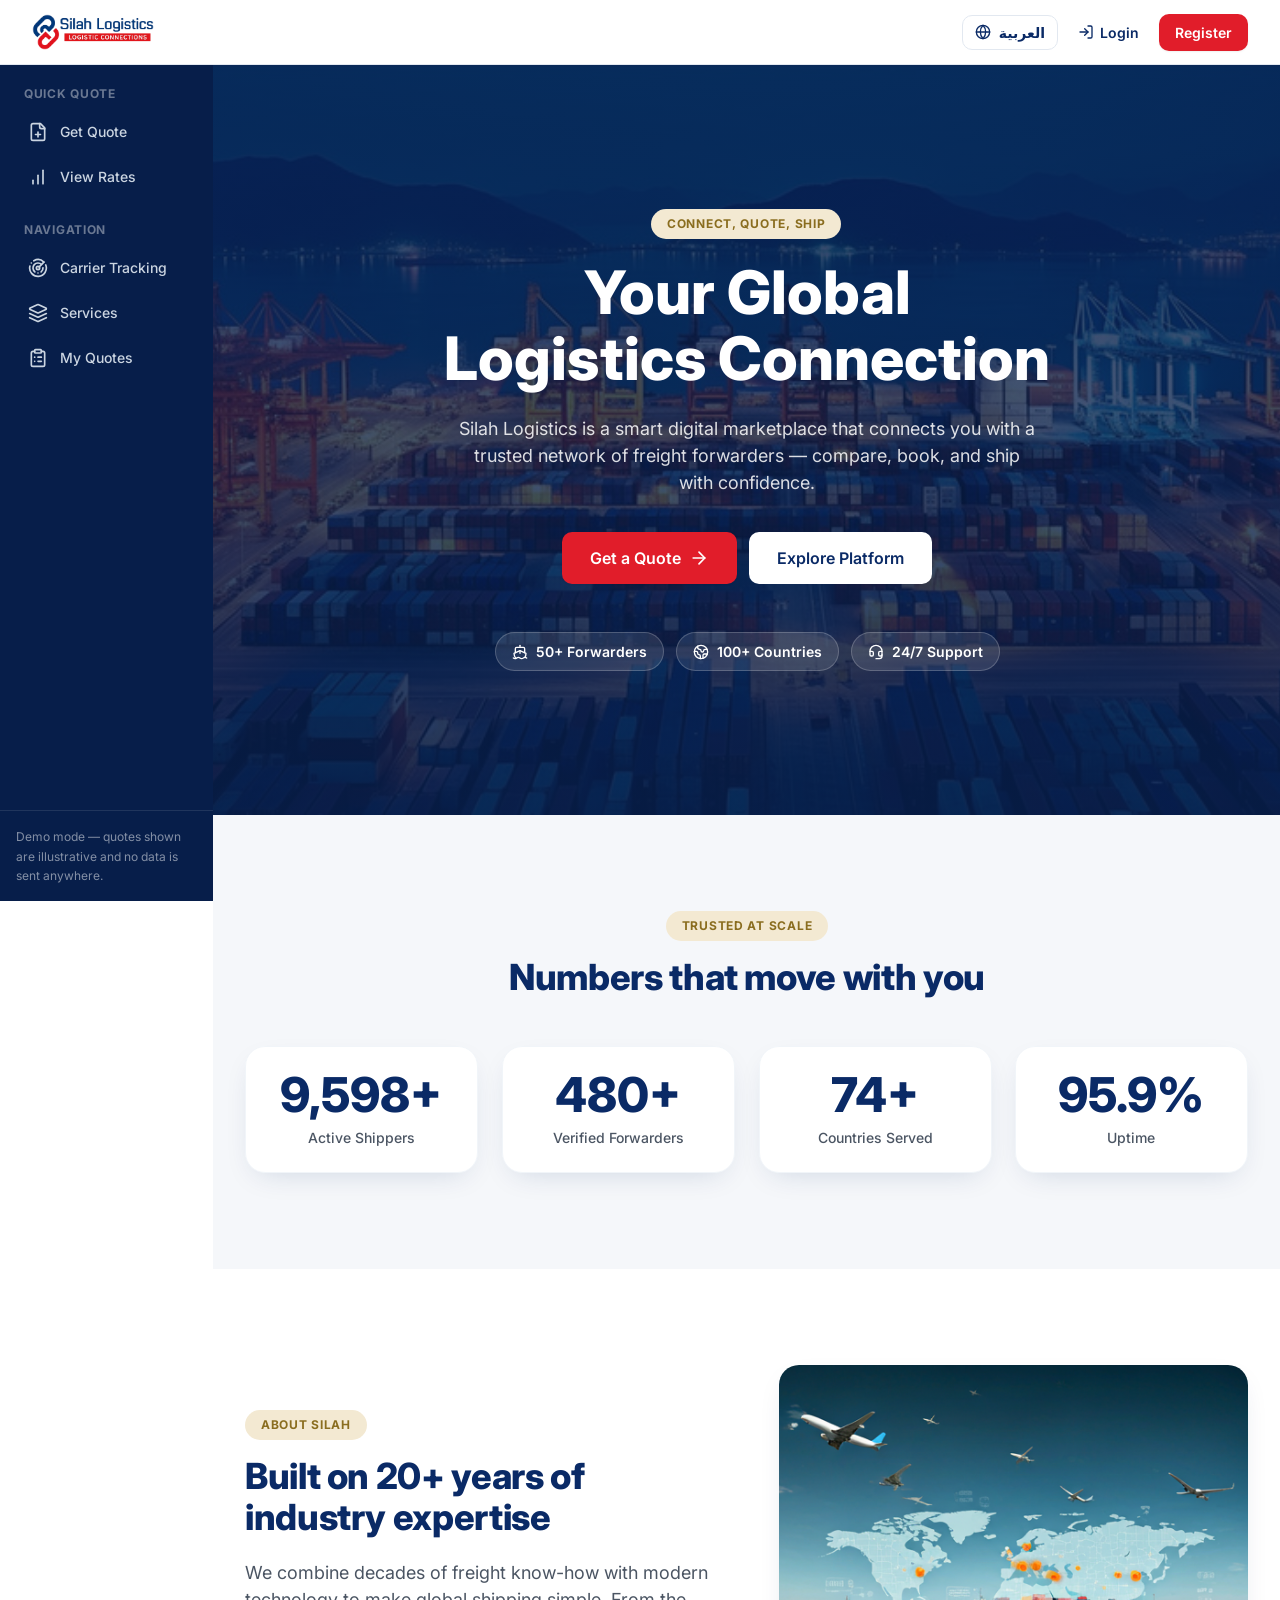
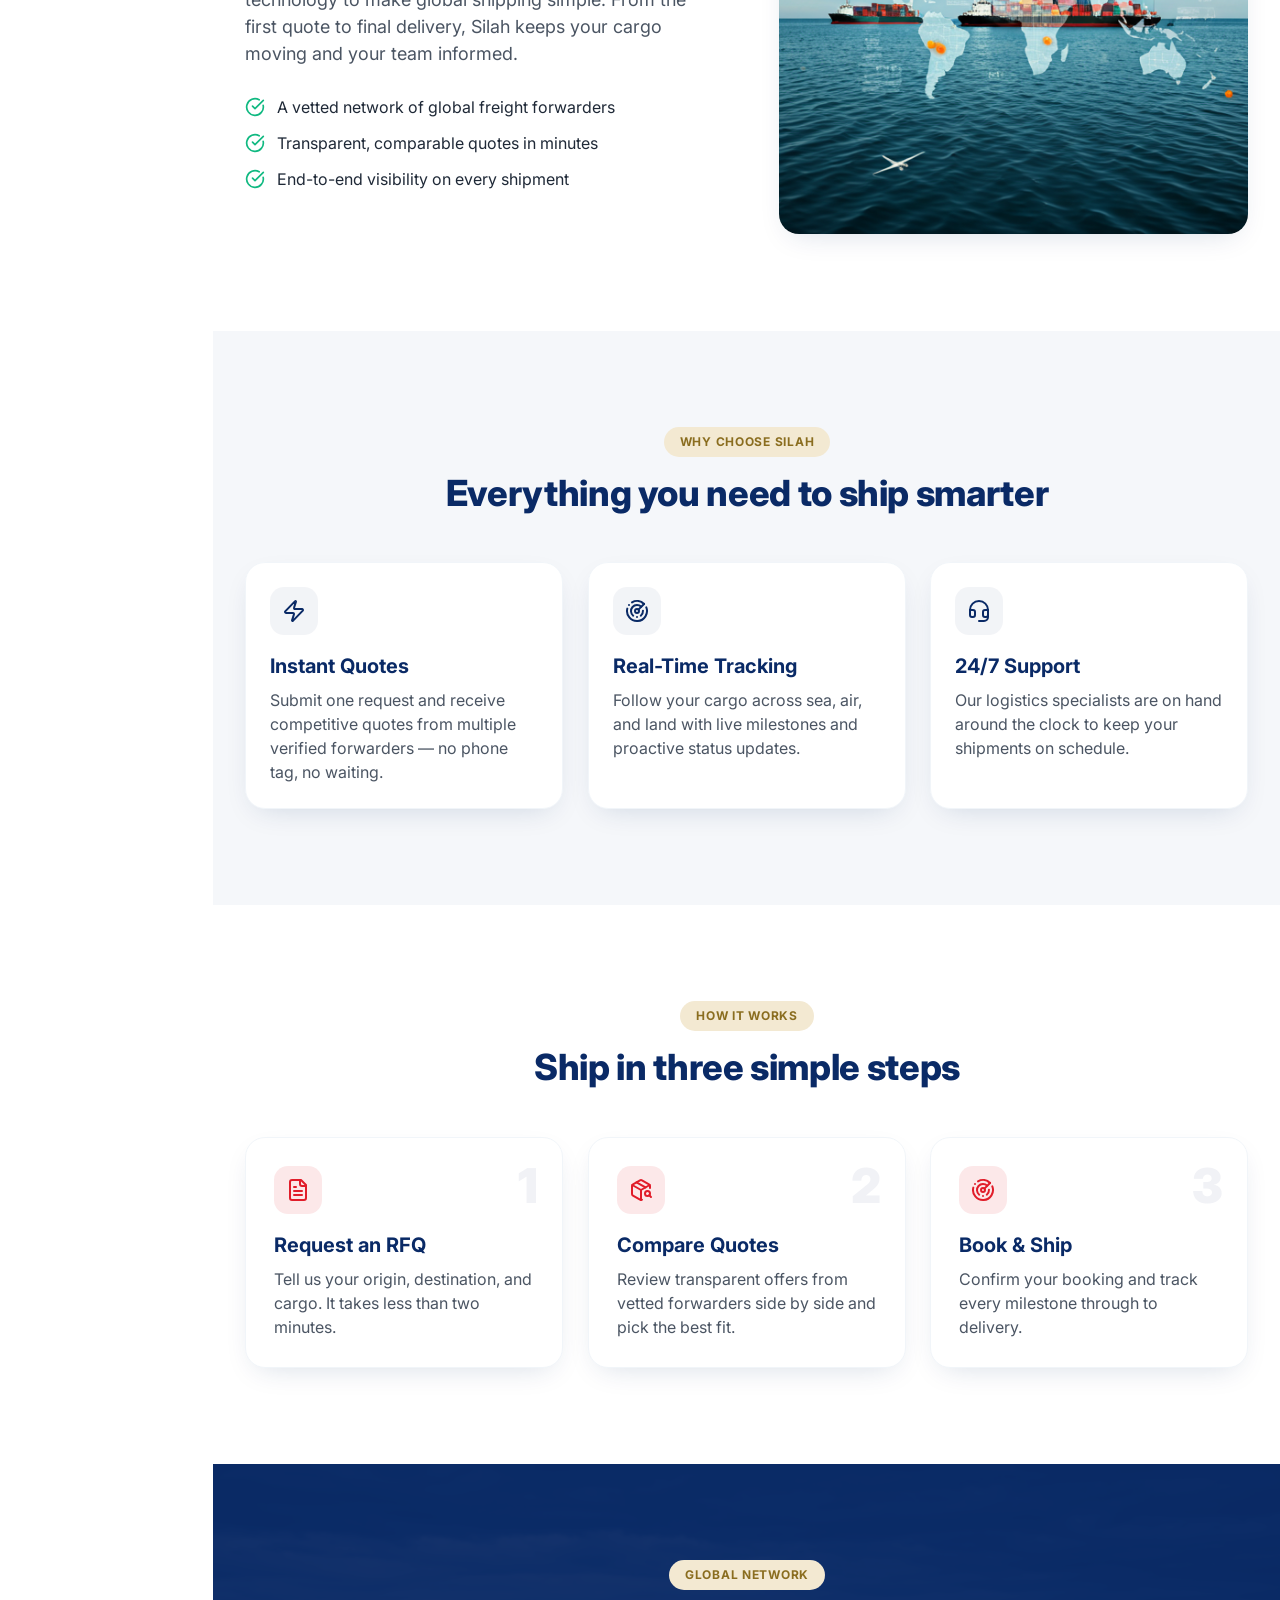
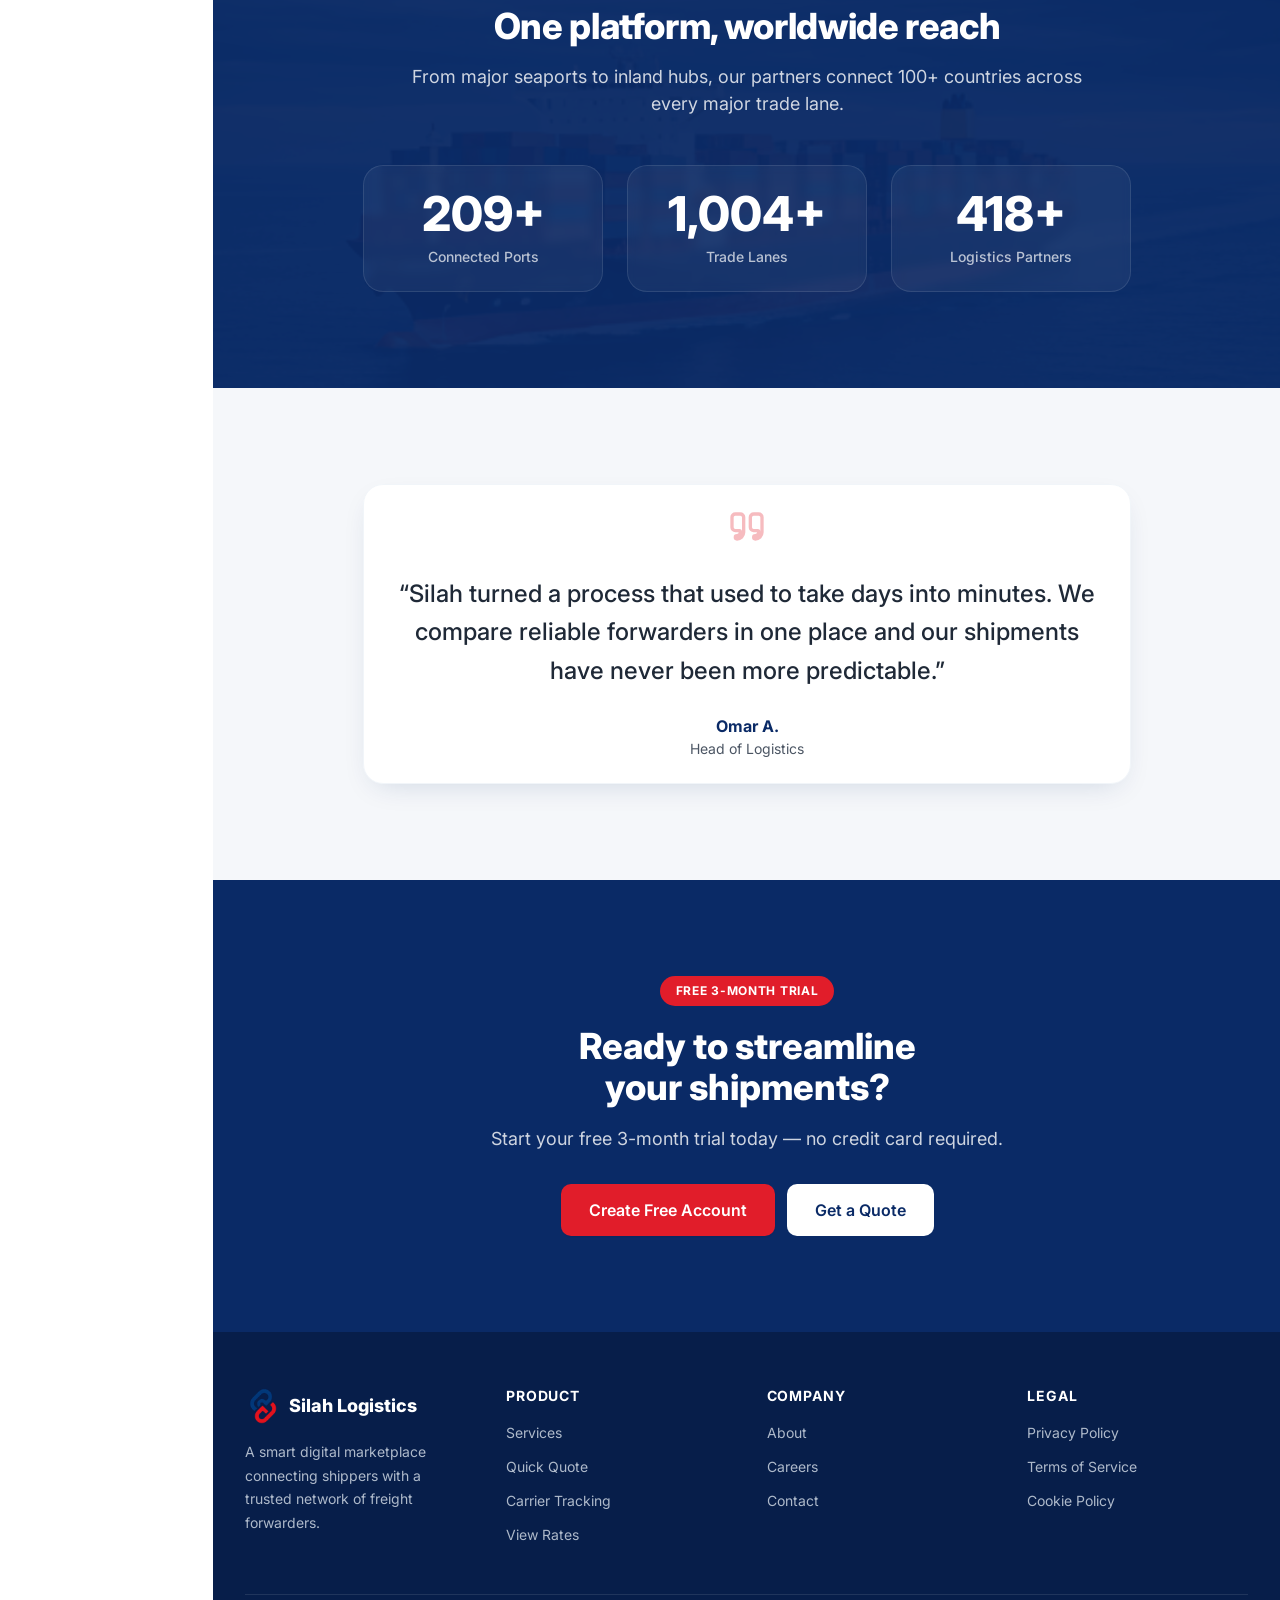
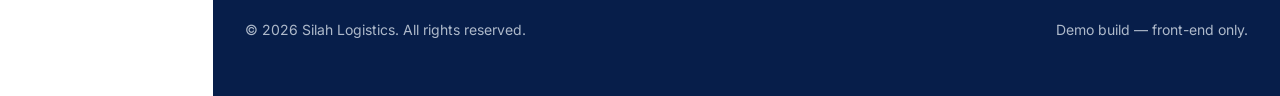
==== index.html @ ddd2d7d5 "Initial commit: Pure HTML, CSS, and JS static site for Silah Logistics" ====
<!DOCTYPE html>
<html lang="en" dir="ltr">
  <head>
    <meta charset="UTF-8" />
    <meta name="viewport" content="width=device-width, initial-scale=1.0" />
    <title>Silah Logistics — Your Global Logistics Connection</title>
    <meta
      name="description"
      content="Silah Logistics is a smart digital marketplace connecting you with a trusted network of freight forwarders. Compare, book, and ship with confidence."
    />
    <link rel="icon" type="image/png" href="assets/favicon.png" />
    <link rel="preconnect" href="https://fonts.googleapis.com" />
    <link rel="preconnect" href="https://fonts.gstatic.com" crossorigin />
    <link
      href="https://fonts.googleapis.com/css2?family=Inter:wght@400;500;600;700;800;900&family=Noto+Kufi+Arabic:wght@400;500;600;700;800&display=swap"
      rel="stylesheet"
    />
    <link rel="stylesheet" href="css/styles.css" />
    <script>
      /* Set language + direction before first paint (no flash). */
      (function () {
        try {
          var l = localStorage.getItem('silah.lang');
          if (l !== 'ar' && l !== 'en') l = 'en';
          document.documentElement.lang = l;
          document.documentElement.dir = l === 'ar' ? 'rtl' : 'ltr';
        } catch (e) {}
      })();
    </script>
  </head>
  <body data-page="home">
    <div class="page-root">
      <header class="navbar" id="site-navbar"></header>
      <div class="shell">
        <aside class="sidebar" id="site-sidebar"></aside>
        <div class="shell__main">
          <main>
            <!-- ============================ HERO ============================ -->
            <section class="hero">
              <video
                class="hero__video"
                autoplay
                muted
                loop
                playsinline
                poster="assets/port-night.jpg"
                aria-hidden="true"
              >
                <source src="assets/intro.mp4" type="video/mp4" />
              </video>
              <div class="hero__overlay"></div>
              <div class="container">
                <div class="hero__inner">
                  <span class="eyebrow reveal" data-i18n="common.tagline"></span>
                  <h1 class="reveal" data-delay="0.08" data-i18n="home.hero.title"></h1>
                  <p
                    class="hero__subtitle reveal"
                    data-delay="0.16"
                    data-i18n="home.hero.subtitle"
                  ></p>
                  <div class="hero__cta reveal" data-delay="0.24">
                    <a class="btn btn--primary btn--lg" href="quote-start.html">
                      <span data-i18n="common.getAQuote"></span>
                      <span data-icon="arrow-right" class="rtl-flip"></span>
                    </a>
                    <a
                      class="btn btn--white btn--lg"
                      href="how-it-works.html"
                      data-i18n="common.explorePlatform"
                    ></a>
                  </div>
                  <div class="hero__pills reveal" data-delay="0.32">
                    <span class="pill">
                      <span data-icon="ship" class="icon-sm"></span>
                      <span data-i18n="home.hero.pills.forwarders"></span>
                    </span>
                    <span class="pill">
                      <span data-icon="globe-2" class="icon-sm"></span>
                      <span data-i18n="home.hero.pills.countries"></span>
                    </span>
                    <span class="pill">
                      <span data-icon="headset" class="icon-sm"></span>
                      <span data-i18n="home.hero.pills.support"></span>
                    </span>
                  </div>
                </div>
              </div>
            </section>

            <!-- ============================ STATS =========================== -->
            <section class="section section--surface">
              <div class="container">
                <div class="section-head reveal">
                  <span class="eyebrow" data-i18n="home.stats.eyebrow"></span>
                  <h2 class="mt-4" data-i18n="home.stats.title"></h2>
                </div>
                <div class="grid stats-grid mt-12">
                  <div class="card stat-card reveal">
                    <div class="stat-value countup" data-value="10000" data-suffix="+"></div>
                    <p class="stat-label" data-i18n="home.stats.activeShippers"></p>
                  </div>
                  <div class="card stat-card reveal" data-delay="0.08">
                    <div class="stat-value countup" data-value="500" data-suffix="+"></div>
                    <p class="stat-label" data-i18n="home.stats.verifiedForwarders"></p>
                  </div>
                  <div class="card stat-card reveal" data-delay="0.16">
                    <div class="stat-value countup" data-value="77" data-suffix="+"></div>
                    <p class="stat-label" data-i18n="home.stats.countriesServed"></p>
                  </div>
                  <div class="card stat-card reveal" data-delay="0.24">
                    <div
                      class="stat-value countup"
                      data-value="99.9"
                      data-decimals="1"
                      data-suffix="%"
                    ></div>
                    <p class="stat-label" data-i18n="home.stats.uptime"></p>
                  </div>
                </div>
              </div>
            </section>

            <!-- =========================== ABOUT ============================ -->
            <section class="section section--white">
              <div class="container">
                <div class="split">
                  <div class="reveal reveal--right">
                    <span class="eyebrow" data-i18n="home.about.eyebrow"></span>
                    <h2 class="about__title mt-4" data-i18n="home.about.title"></h2>
                    <p class="about__body" data-i18n="home.about.body"></p>
                    <ul class="checklist">
                      <li>
                        <span data-icon="check-circle"></span>
                        <span data-i18n="home.about.points.one"></span>
                      </li>
                      <li>
                        <span data-icon="check-circle"></span>
                        <span data-i18n="home.about.points.two"></span>
                      </li>
                      <li>
                        <span data-icon="check-circle"></span>
                        <span data-i18n="home.about.points.three"></span>
                      </li>
                    </ul>
                  </div>
                  <div class="reveal reveal--left">
                    <div class="media-frame">
                      <img src="assets/bg-ship.png" alt="" loading="lazy" />
                    </div>
                  </div>
                </div>
              </div>
            </section>

            <!-- ========================= WHY CHOOSE ========================= -->
            <section class="section section--surface">
              <div class="container">
                <div class="section-head reveal">
                  <span class="eyebrow" data-i18n="home.whyChoose.eyebrow"></span>
                  <h2 class="mt-4" data-i18n="home.whyChoose.title"></h2>
                </div>
                <div class="grid grid-3 mt-12">
                  <div class="card card--hover reveal">
                    <span class="icon-box icon-box--navy-soft">
                      <span data-icon="zap" class="icon-lg"></span>
                    </span>
                    <h3 class="feature-title" data-i18n="home.whyChoose.cards.instantQuotes.title"></h3>
                    <p class="feature-desc" data-i18n="home.whyChoose.cards.instantQuotes.desc"></p>
                  </div>
                  <div class="card card--hover reveal" data-delay="0.1">
                    <span class="icon-box icon-box--navy-soft">
                      <span data-icon="radar" class="icon-lg"></span>
                    </span>
                    <h3 class="feature-title" data-i18n="home.whyChoose.cards.realTimeTracking.title"></h3>
                    <p class="feature-desc" data-i18n="home.whyChoose.cards.realTimeTracking.desc"></p>
                  </div>
                  <div class="card card--hover reveal" data-delay="0.2">
                    <span class="icon-box icon-box--navy-soft">
                      <span data-icon="headset" class="icon-lg"></span>
                    </span>
                    <h3 class="feature-title" data-i18n="home.whyChoose.cards.support.title"></h3>
                    <p class="feature-desc" data-i18n="home.whyChoose.cards.support.desc"></p>
                  </div>
                </div>
              </div>
            </section>

            <!-- ======================== HOW IT WORKS ======================== -->
            <section class="section section--white">
              <div class="container">
                <div class="section-head reveal">
                  <span class="eyebrow" data-i18n="home.howItWorks.eyebrow"></span>
                  <h2 class="mt-4" data-i18n="home.howItWorks.title"></h2>
                </div>
                <div class="grid grid-3 mt-12">
                  <div class="step-card reveal">
                    <span class="step-card__num">1</span>
                    <span class="icon-box icon-box--red-soft">
                      <span data-icon="file-text" class="icon-lg"></span>
                    </span>
                    <h3 class="feature-title" data-i18n="home.howItWorks.steps.one.title"></h3>
                    <p class="feature-desc" data-i18n="home.howItWorks.steps.one.desc"></p>
                  </div>
                  <div class="step-card reveal" data-delay="0.1">
                    <span class="step-card__num">2</span>
                    <span class="icon-box icon-box--red-soft">
                      <span data-icon="package-search" class="icon-lg"></span>
                    </span>
                    <h3 class="feature-title" data-i18n="home.howItWorks.steps.two.title"></h3>
                    <p class="feature-desc" data-i18n="home.howItWorks.steps.two.desc"></p>
                  </div>
                  <div class="step-card reveal" data-delay="0.2">
                    <span class="step-card__num">3</span>
                    <span class="icon-box icon-box--red-soft">
                      <span data-icon="radar" class="icon-lg"></span>
                    </span>
                    <h3 class="feature-title" data-i18n="home.howItWorks.steps.three.title"></h3>
                    <p class="feature-desc" data-i18n="home.howItWorks.steps.three.desc"></p>
                  </div>
                </div>
              </div>
            </section>

            <!-- ======================= GLOBAL NETWORK ======================= -->
            <section class="network">
              <img class="network__bg" src="assets/bg-network.png" alt="" loading="lazy" />
              <div class="network__overlay"></div>
              <div class="container network__inner">
                <div class="section-head invert reveal">
                  <span class="eyebrow" data-i18n="home.network.eyebrow"></span>
                  <h2 class="mt-4" data-i18n="home.network.title"></h2>
                  <p class="section-head__subtitle" data-i18n="home.network.subtitle"></p>
                </div>
                <div class="network__metrics">
                  <div class="metric-card reveal">
                    <div class="stat-value countup" data-value="250" data-suffix="+"></div>
                    <p class="stat-label" data-i18n="home.network.metrics.ports"></p>
                  </div>
                  <div class="metric-card reveal" data-delay="0.1">
                    <div class="stat-value countup" data-value="1200" data-suffix="+"></div>
                    <p class="stat-label" data-i18n="home.network.metrics.lanes"></p>
                  </div>
                  <div class="metric-card reveal" data-delay="0.2">
                    <div class="stat-value countup" data-value="500" data-suffix="+"></div>
                    <p class="stat-label" data-i18n="home.network.metrics.partners"></p>
                  </div>
                </div>
              </div>
            </section>

            <!-- ========================= TESTIMONIAL ======================== -->
            <section class="section section--surface">
              <div class="container">
                <div class="card testimonial reveal">
                  <span class="quote-icon" data-icon="quote"></span>
                  <blockquote>“<span data-i18n="home.testimonial.quote"></span>”</blockquote>
                  <p class="testimonial__name" data-i18n="home.testimonial.name"></p>
                  <p class="testimonial__role" data-i18n="home.testimonial.role"></p>
                </div>
              </div>
            </section>

            <!-- ========================== FINAL CTA ========================= -->
            <section class="section section--navy">
              <div class="container">
                <div class="cta-block reveal">
                  <span class="trial-badge" data-i18n="home.finalCta.trialBadge"></span>
                  <h2 data-i18n="home.finalCta.title"></h2>
                  <p class="cta-block__subtitle" data-i18n="home.finalCta.subtitle"></p>
                  <div class="cta-block__actions">
                    <a class="btn btn--primary btn--lg" href="#" data-stub data-i18n="home.finalCta.primary"></a>
                    <a class="btn btn--white btn--lg" href="quote-start.html" data-i18n="home.finalCta.secondary"></a>
                  </div>
                </div>
              </div>
            </section>
          </main>
          <footer class="footer" id="site-footer"></footer>
        </div>
      </div>
    </div>
    <div class="sidebar-overlay" id="sidebar-overlay"></div>

    <script src="js/icons.js"></script>
    <script src="js/i18n.js"></script>
    <script src="js/data.js"></script>
    <script src="js/layout.js"></script>
    <script src="js/wizard.js"></script>
    <script src="js/main.js"></script>
  </body>
</html>
---- css/styles.css ----
/* =====================================================================
   Silah Logistics — vanilla static build
   Single source of truth for design tokens + all component styles.
   Mirrors the brand spec: navy #0A2A66, red #E11D2A, gold eyebrow,
   light-gray surfaces. Full LTR/RTL support via logical properties.
   ===================================================================== */

:root {
  --navy: #0a2a66;
  --navy-dark: #071e4a;
  --navy-light: #143a85;
  --brand-red: #e11d2a;
  --brand-red-dark: #b71722;
  --ink: #1f2937;
  --muted: #4b5563;
  --surface: #f5f7fa;
  --gold-bg: #f3e9d2;
  --gold-text: #8a6d1f;
  --emerald: #10b981;
  --emerald-600: #059669;
  --slate-100: #f1f5f9;
  --slate-200: #e2e8f0;
  --slate-300: #cbd5e1;
  --slate-400: #94a3b8;

  --shadow-card: 0 10px 30px -12px rgba(10, 42, 102, 0.18);
  --shadow-card-hover: 0 20px 45px -15px rgba(10, 42, 102, 0.3);
  --shadow-lg: 0 18px 40px -12px rgba(10, 42, 102, 0.28);

  --radius-lg: 0.625rem;
  --radius-xl: 0.875rem;
  --radius-2xl: 1.25rem;
  --radius-full: 9999px;

  --navbar-h: 4rem;
  --sidebar-w: 16rem;
  --drawer-w: 18rem;

  --font-sans: 'Inter', system-ui, 'Segoe UI', Tahoma, Arial, sans-serif;
  --font-arabic: 'Noto Kufi Arabic', 'Segoe UI', Tahoma, sans-serif;
}

/* ----------------------------- Reset ------------------------------- */
*,
*::before,
*::after {
  box-sizing: border-box;
}

html {
  scroll-behavior: smooth;
  -webkit-text-size-adjust: 100%;
}

body {
  margin: 0;
  font-family: var(--font-sans);
  color: var(--ink);
  background: #fff;
  line-height: 1.5;
  -webkit-font-smoothing: antialiased;
  text-rendering: optimizeLegibility;
}

html[dir='rtl'] body {
  font-family: var(--font-arabic);
}

img,
video {
  display: block;
  max-width: 100%;
}

a {
  color: inherit;
  text-decoration: none;
}

button {
  font-family: inherit;
  cursor: pointer;
}

h1,
h2,
h3,
h4 {
  font-weight: 800;
  color: var(--navy);
  margin: 0;
  text-wrap: balance;
  line-height: 1.15;
}

p {
  margin: 0;
}

ul,
ol {
  margin: 0;
  padding: 0;
  list-style: none;
}

:focus-visible {
  outline: none;
  box-shadow: 0 0 0 2px #fff, 0 0 0 4px var(--brand-red);
  border-radius: 4px;
}

[hidden] {
  display: none !important;
}

/* --------------------------- Utilities ----------------------------- */
.container {
  width: 100%;
  max-width: 80rem;
  margin-inline: auto;
  padding-inline: 1rem;
}

.icon {
  width: 1.25rem;
  height: 1.25rem;
  flex-shrink: 0;
  stroke: currentColor;
  fill: none;
}
.icon-sm {
  width: 1rem;
  height: 1rem;
}
.icon-lg {
  width: 1.5rem;
  height: 1.5rem;
}

.eyebrow {
  display: inline-flex;
  align-items: center;
  gap: 0.5rem;
  border-radius: var(--radius-full);
  background: var(--gold-bg);
  color: var(--gold-text);
  padding: 0.375rem 1rem;
  font-size: 0.75rem;
  font-weight: 700;
  text-transform: uppercase;
  letter-spacing: 0.06em;
}

.text-center {
  text-align: center;
}

.sr-only {
  position: absolute;
  width: 1px;
  height: 1px;
  padding: 0;
  margin: -1px;
  overflow: hidden;
  clip: rect(0, 0, 0, 0);
  white-space: nowrap;
  border: 0;
}

/* Flip directional icons (arrows / chevrons) in RTL */
html[dir='rtl'] .rtl-flip {
  transform: scaleX(-1);
}

/* ---------------------------- Buttons ------------------------------ */
.btn {
  display: inline-flex;
  align-items: center;
  justify-content: center;
  gap: 0.5rem;
  border: 0;
  border-radius: var(--radius-lg);
  font-weight: 600;
  text-align: center;
  white-space: nowrap;
  transition: background-color 0.2s, border-color 0.2s, color 0.2s,
    transform 0.1s, box-shadow 0.2s;
  /* default size = md */
  padding: 0.625rem 1.25rem;
  font-size: 0.875rem;
}
.btn:active {
  transform: scale(0.98);
}
.btn--block {
  width: 100%;
}

.btn--sm {
  padding: 0.5rem 1rem;
  font-size: 0.875rem;
}
.btn--lg {
  padding: 0.875rem 1.75rem;
  font-size: 1rem;
}

.btn--primary {
  background: var(--brand-red);
  color: #fff;
  box-shadow: 0 1px 2px rgba(0, 0, 0, 0.06);
}
.btn--primary:hover {
  background: var(--brand-red-dark);
}

.btn--secondary {
  background: #fff;
  color: var(--navy);
  border: 2px solid rgba(10, 42, 102, 0.2);
}
.btn--secondary:hover {
  border-color: var(--navy);
  background: var(--surface);
}

.btn--navy {
  background: var(--navy);
  color: #fff;
}
.btn--navy:hover {
  background: var(--navy-light);
}

.btn--ghost {
  background: transparent;
  color: var(--navy);
}
.btn--ghost:hover {
  background: rgba(10, 42, 102, 0.05);
}

.btn--white {
  background: #fff;
  color: var(--navy);
}
.btn--white:hover {
  background: var(--surface);
}

/* ============================= LAYOUT ============================== */
.navbar {
  position: sticky;
  top: 0;
  z-index: 40;
  border-bottom: 1px solid var(--slate-200);
  background: rgba(255, 255, 255, 0.9);
  backdrop-filter: saturate(180%) blur(8px);
}
.navbar__inner {
  display: flex;
  align-items: center;
  justify-content: space-between;
  gap: 0.75rem;
  height: var(--navbar-h);
}
.navbar__left,
.navbar__right {
  display: flex;
  align-items: center;
  gap: 0.5rem;
}
.navbar__right {
  gap: 0.5rem;
}
.hamburger {
  display: inline-flex;
  align-items: center;
  justify-content: center;
  padding: 0.5rem;
  border: 0;
  background: transparent;
  color: var(--navy);
  border-radius: var(--radius-lg);
}
.hamburger:hover {
  background: var(--surface);
}
.brand {
  display: inline-flex;
  align-items: center;
  gap: 0.5rem;
}
.brand__symbol {
  height: 2.25rem;
  width: 2.25rem;
  object-fit: contain;
}
.brand__wordmark {
  height: 2.25rem;
  width: auto;
  object-fit: contain;
  display: none;
}
.navbar__login {
  display: none;
  align-items: center;
  gap: 0.375rem;
  padding: 0.5rem 0.75rem;
  border-radius: var(--radius-lg);
  font-size: 0.875rem;
  font-weight: 600;
  color: var(--navy);
}
.navbar__login:hover {
  background: var(--surface);
}

.lang-toggle {
  display: inline-flex;
  align-items: center;
  gap: 0.5rem;
  border: 1px solid var(--slate-200);
  background: #fff;
  border-radius: var(--radius-lg);
  padding: 0.5rem 0.75rem;
  font-size: 0.875rem;
  font-weight: 600;
  color: var(--navy);
  transition: border-color 0.2s, background 0.2s;
}
.lang-toggle:hover {
  border-color: rgba(10, 42, 102, 0.3);
  background: var(--surface);
}

/* shell = sidebar + content row */
.shell {
  display: flex;
  flex: 1 1 auto;
  min-height: 0;
}
.shell__main {
  display: flex;
  flex-direction: column;
  flex: 1 1 auto;
  min-width: 0;
}
.page-root {
  display: flex;
  flex-direction: column;
  min-height: 100vh;
}
main {
  flex: 1 1 auto;
}

/* --------------------------- Sidebar ------------------------------- */
.sidebar {
  position: fixed;
  inset-block: 0;
  top: var(--navbar-h);
  inset-inline-start: 0;
  z-index: 50;
  display: flex;
  flex-direction: column;
  width: var(--drawer-w);
  overflow-y: auto;
  background: var(--navy-dark);
  color: #fff;
  transform: translateX(-100%);
  transition: transform 0.3s ease;
}
html[dir='rtl'] .sidebar {
  transform: translateX(100%);
}
.sidebar.is-open {
  transform: translateX(0);
}
.sidebar__head {
  display: flex;
  align-items: center;
  justify-content: space-between;
  padding: 1.25rem 1.25rem 0;
}
.sidebar__appname {
  font-size: 0.75rem;
  font-weight: 700;
  text-transform: uppercase;
  letter-spacing: 0.06em;
  color: rgba(255, 255, 255, 0.6);
}
.sidebar__close {
  border: 0;
  background: transparent;
  color: rgba(255, 255, 255, 0.8);
  padding: 0.375rem;
  border-radius: var(--radius-lg);
  display: inline-flex;
}
.sidebar__close:hover {
  background: rgba(255, 255, 255, 0.1);
}
.sidebar__nav {
  flex: 1 1 auto;
  padding: 1.25rem 0.75rem;
}
.sidebar__group {
  margin-bottom: 1.5rem;
}
.sidebar__grouplabel {
  padding: 0 0.75rem 0.5rem;
  font-size: 0.75rem;
  font-weight: 700;
  text-transform: uppercase;
  letter-spacing: 0.06em;
  color: rgba(255, 255, 255, 0.4);
}
.sidebar__link {
  display: flex;
  align-items: center;
  gap: 0.75rem;
  padding: 0.625rem 0.75rem;
  margin-bottom: 0.25rem;
  border-radius: var(--radius-lg);
  border-inline-start: 4px solid transparent;
  font-size: 0.875rem;
  font-weight: 500;
  color: var(--slate-300);
  transition: background 0.2s, color 0.2s, border-color 0.2s;
}
.sidebar__link:hover {
  background: rgba(255, 255, 255, 0.05);
  color: #fff;
}
.sidebar__link.is-active {
  border-inline-start-color: var(--brand-red);
  background: rgba(255, 255, 255, 0.1);
  color: #fff;
}
.sidebar__foot {
  border-top: 1px solid rgba(255, 255, 255, 0.1);
  padding: 1rem;
  font-size: 0.75rem;
  line-height: 1.6;
  color: rgba(255, 255, 255, 0.5);
}

.sidebar-overlay {
  position: fixed;
  inset: 0;
  top: var(--navbar-h);
  z-index: 45;
  background: rgba(7, 30, 74, 0.5);
  opacity: 0;
  visibility: hidden;
  transition: opacity 0.3s;
}
.sidebar-overlay.is-open {
  opacity: 1;
  visibility: visible;
}

/* ---------------------------- Footer ------------------------------- */
.footer {
  background: var(--navy-dark);
  color: var(--slate-300);
}
.footer__inner {
  padding-block: 3.5rem;
}
.footer__grid {
  display: grid;
  gap: 2.5rem;
  grid-template-columns: 1fr;
}
.footer__brand {
  display: flex;
  align-items: center;
  gap: 0.5rem;
}
.footer__brand img {
  height: 2.25rem;
  width: 2.25rem;
  object-fit: contain;
}
.footer__brand span {
  font-size: 1.125rem;
  font-weight: 800;
  color: #fff;
}
.footer__tagline {
  margin-top: 1rem;
  max-width: 20rem;
  font-size: 0.875rem;
  line-height: 1.7;
  color: rgba(203, 213, 225, 0.85);
}
.footer__coltitle {
  font-size: 0.875rem;
  font-weight: 700;
  text-transform: uppercase;
  letter-spacing: 0.06em;
  color: #fff;
}
.footer__links {
  margin-top: 1rem;
  display: flex;
  flex-direction: column;
  gap: 0.625rem;
}
.footer__links a {
  font-size: 0.875rem;
  color: rgba(203, 213, 225, 0.85);
  transition: color 0.2s;
}
.footer__links a:hover {
  color: #fff;
}
.footer__bottom {
  margin-top: 3rem;
  padding-top: 1.5rem;
  border-top: 1px solid rgba(255, 255, 255, 0.1);
  display: flex;
  flex-direction: column;
  align-items: center;
  justify-content: space-between;
  gap: 0.75rem;
  font-size: 0.875rem;
  color: rgba(203, 213, 225, 0.85);
}

/* ============================ SECTIONS ============================= */
.section {
  padding-block: 4rem;
}
.section--surface {
  background: var(--surface);
}
.section--white {
  background: #fff;
}
.section--navy {
  background: var(--navy);
  color: #fff;
}

.section-head {
  max-width: 42rem;
  margin-inline: auto;
  text-align: center;
}
.section-head h2 {
  font-size: clamp(1.875rem, 1.4rem + 1.8vw, 2.25rem);
  letter-spacing: -0.01em;
}
.section-head h2.invert,
.section--navy .section-head h2 {
  color: #fff;
}
.section-head__subtitle {
  margin-top: 1rem;
  font-size: 1.125rem;
  color: var(--muted);
}
.section--navy .section-head__subtitle,
.section-head.invert .section-head__subtitle {
  color: rgba(255, 255, 255, 0.8);
}
.section-head.invert h2 {
  color: #fff;
}

.mt-4 {
  margin-top: 1rem;
}
.mt-2 {
  margin-top: 0.5rem;
}

.grid {
  display: grid;
  gap: 1.5rem;
}
.mt-12 {
  margin-top: 3rem;
}

/* ----------------------------- Cards ------------------------------- */
.card {
  border-radius: var(--radius-2xl);
  border: 1px solid var(--slate-100);
  background: #fff;
  box-shadow: var(--shadow-card);
  padding: 1.5rem;
}
.card--hover {
  transition: transform 0.3s, box-shadow 0.3s;
}
.card--hover:hover {
  transform: translateY(-6px);
  box-shadow: var(--shadow-card-hover);
}

.icon-box {
  display: inline-flex;
  align-items: center;
  justify-content: center;
  height: 3rem;
  width: 3rem;
  border-radius: var(--radius-xl);
}
.icon-box--navy-soft {
  background: rgba(10, 42, 102, 0.05);
  color: var(--navy);
}
.icon-box--red-soft {
  background: rgba(225, 29, 42, 0.1);
  color: var(--brand-red);
}
.icon-box--navy {
  background: var(--navy);
  color: #fff;
  height: 3.5rem;
  width: 3.5rem;
  border-radius: var(--radius-2xl);
}

.feature-title {
  margin-top: 1.25rem;
  font-size: 1.25rem;
  font-weight: 700;
  color: var(--navy);
}
.feature-desc {
  margin-top: 0.625rem;
  color: var(--muted);
}

/* ============================== HERO ============================== */
.hero {
  position: relative;
  isolation: isolate;
  overflow: hidden;
  background: var(--navy-dark);
  color: #fff;
}
.hero__video {
  position: absolute;
  inset: 0;
  z-index: -2;
  height: 100%;
  width: 100%;
  object-fit: cover;
}
.hero__overlay {
  position: absolute;
  inset: 0;
  z-index: -1;
  background: linear-gradient(
    to bottom,
    rgba(7, 30, 74, 0.85),
    rgba(7, 30, 74, 0.75),
    rgba(7, 30, 74, 0.9)
  );
}
.hero__inner {
  padding-block: 6rem;
  max-width: 48rem;
  margin-inline: auto;
  text-align: center;
}
.hero h1 {
  margin-top: 1.25rem;
  color: #fff;
  font-size: clamp(2.25rem, 1.4rem + 3.6vw, 3.75rem);
  line-height: 1.1;
}
.hero__subtitle {
  margin-top: 1.5rem;
  margin-inline: auto;
  max-width: 36rem;
  font-size: 1.125rem;
  color: rgba(255, 255, 255, 0.85);
}
.hero__cta {
  margin-top: 2.25rem;
  display: flex;
  flex-direction: column;
  align-items: center;
  justify-content: center;
  gap: 0.75rem;
}
.hero__pills {
  margin-top: 3rem;
  display: flex;
  flex-wrap: wrap;
  align-items: center;
  justify-content: center;
  gap: 0.75rem;
}
.pill {
  display: inline-flex;
  align-items: center;
  gap: 0.5rem;
  border-radius: var(--radius-full);
  border: 1px solid rgba(255, 255, 255, 0.2);
  background: rgba(255, 255, 255, 0.1);
  backdrop-filter: blur(8px);
  padding: 0.5rem 1rem;
  font-size: 0.875rem;
  font-weight: 600;
  color: #fff;
}
.pill .icon {
  color: #fff;
}

/* secondary page hero (image bg) */
.page-hero {
  position: relative;
  isolation: isolate;
  overflow: hidden;
  background: var(--navy-dark);
  color: #fff;
}
.page-hero__bg {
  position: absolute;
  inset: 0;
  z-index: -2;
  height: 100%;
  width: 100%;
  object-fit: cover;
  opacity: 0.3;
}
.page-hero__overlay {
  position: absolute;
  inset: 0;
  z-index: -1;
  background: rgba(7, 30, 74, 0.8);
}
.page-hero__inner {
  padding-block: 5rem;
  text-align: center;
}
.page-hero h1 {
  margin-top: 1.25rem;
  margin-inline: auto;
  max-width: 48rem;
  color: #fff;
  font-size: clamp(2.25rem, 1.6rem + 2.6vw, 3rem);
  line-height: 1.1;
}
.page-hero__subtitle {
  margin-top: 1.25rem;
  margin-inline: auto;
  max-width: 36rem;
  font-size: 1.125rem;
  color: rgba(255, 255, 255, 0.8);
}

/* ============================== STATS ============================= */
.stats-grid {
  grid-template-columns: repeat(2, 1fr);
}
.stat-card {
  text-align: center;
}
.stat-value {
  font-size: clamp(2.25rem, 1.8rem + 1.6vw, 3rem);
  font-weight: 800;
  color: var(--navy);
  line-height: 1;
}
.stat-label {
  margin-top: 0.5rem;
  font-size: 0.875rem;
  font-weight: 500;
  color: var(--muted);
}

/* ============================== ABOUT ============================= */
.split {
  display: grid;
  gap: 3rem;
  align-items: center;
}
.about__title {
  font-size: clamp(1.875rem, 1.4rem + 1.8vw, 2.25rem);
  letter-spacing: -0.01em;
}
.about__body {
  margin-top: 1.25rem;
  font-size: 1.125rem;
  color: var(--muted);
}
.checklist {
  margin-top: 1.75rem;
  display: flex;
  flex-direction: column;
  gap: 0.75rem;
}
.checklist li {
  display: flex;
  align-items: flex-start;
  gap: 0.75rem;
}
.checklist .icon {
  margin-top: 0.125rem;
  color: var(--emerald);
}
.media-frame {
  position: relative;
  overflow: hidden;
  border-radius: var(--radius-2xl);
  box-shadow: var(--shadow-card);
}
.media-frame img {
  height: 100%;
  width: 100%;
  object-fit: cover;
}

/* ====================== STEP / PROCESS CARDS ====================== */
.step-card {
  position: relative;
  height: 100%;
  border-radius: var(--radius-2xl);
  border: 1px solid var(--slate-100);
  background: #fff;
  box-shadow: var(--shadow-card);
  padding: 1.75rem;
}
.step-card__num {
  position: absolute;
  top: 1.5rem;
  inset-inline-end: 1.5rem;
  font-size: 3rem;
  font-weight: 900;
  color: rgba(10, 42, 102, 0.06);
  line-height: 1;
}
.process-card {
  position: relative;
  height: 100%;
  border-radius: var(--radius-2xl);
  border: 1px solid var(--slate-100);
  background: #fff;
  box-shadow: var(--shadow-card);
  padding: 1.5rem;
}
.process-card__top {
  display: flex;
  align-items: center;
  justify-content: space-between;
}
.process-card__num {
  font-size: 2.25rem;
  font-weight: 900;
  color: rgba(10, 42, 102, 0.1);
  line-height: 1;
}
.process-card h3 {
  margin-top: 1rem;
  font-size: 1.125rem;
  font-weight: 700;
}
.process-card p {
  margin-top: 0.5rem;
  font-size: 0.875rem;
  color: var(--muted);
}
.why-card {
  height: 100%;
  border-radius: var(--radius-2xl);
  border: 1px solid var(--slate-100);
  background: #fff;
  box-shadow: var(--shadow-card);
  padding: 1.5rem;
  text-align: center;
}
.why-card .icon-box {
  margin-inline: auto;
}
.why-card h3 {
  margin-top: 1rem;
  font-weight: 700;
}
.why-card p {
  margin-top: 0.5rem;
  font-size: 0.875rem;
  color: var(--muted);
}

/* ========================= NETWORK BAND ========================== */
.network {
  position: relative;
  isolation: isolate;
  overflow: hidden;
  background: var(--navy);
  color: #fff;
}
.network__bg {
  position: absolute;
  inset: 0;
  z-index: -2;
  height: 100%;
  width: 100%;
  object-fit: cover;
  opacity: 0.2;
}
.network__overlay {
  position: absolute;
  inset: 0;
  z-index: -1;
  background: rgba(10, 42, 102, 0.8);
}
.network__inner {
  padding-block: 5rem;
}
.network__metrics {
  margin-top: 3rem;
  margin-inline: auto;
  max-width: 48rem;
  display: grid;
  gap: 1.5rem;
  grid-template-columns: 1fr;
}
.metric-card {
  border-radius: var(--radius-2xl);
  border: 1px solid rgba(255, 255, 255, 0.1);
  background: rgba(255, 255, 255, 0.05);
  backdrop-filter: blur(4px);
  padding: 1.5rem;
  text-align: center;
}
.metric-card .stat-value {
  color: #fff;
}
.metric-card .stat-label {
  color: rgba(255, 255, 255, 0.7);
}

/* ========================= TESTIMONIAL =========================== */
.testimonial {
  max-width: 48rem;
  margin-inline: auto;
  text-align: center;
}
.testimonial .quote-icon {
  width: 2.5rem;
  height: 2.5rem;
  margin-inline: auto;
  color: rgba(225, 29, 42, 0.3);
}
.testimonial blockquote {
  margin: 1.25rem 0 0;
  font-size: clamp(1.25rem, 1.05rem + 0.8vw, 1.5rem);
  font-weight: 500;
  line-height: 1.6;
  color: var(--ink);
}
.testimonial__name {
  margin-top: 1.5rem;
  font-weight: 700;
  color: var(--navy);
}
.testimonial__role {
  font-size: 0.875rem;
  color: var(--muted);
}

/* ============================ FINAL CTA ========================== */
.cta-block {
  max-width: 36rem;
  margin-inline: auto;
  text-align: center;
}
.cta-block h2 {
  margin-top: 1.25rem;
  color: #fff;
  font-size: clamp(1.875rem, 1.4rem + 1.8vw, 2.25rem);
}
.cta-block__subtitle {
  margin-top: 1rem;
  font-size: 1.125rem;
  color: rgba(255, 255, 255, 0.8);
}
.cta-block__actions {
  margin-top: 2rem;
  display: flex;
  flex-direction: column;
  align-items: center;
  justify-content: center;
  gap: 0.75rem;
}
.trial-badge {
  display: inline-flex;
  align-items: center;
  gap: 0.5rem;
  border-radius: var(--radius-full);
  background: var(--brand-red);
  color: #fff;
  padding: 0.375rem 1rem;
  font-size: 0.75rem;
  font-weight: 700;
  text-transform: uppercase;
  letter-spacing: 0.06em;
}

/* ====================== QUICK QUOTE START ======================== */
.qstart__title {
  font-size: clamp(2.25rem, 1.6rem + 2.4vw, 3rem);
  letter-spacing: -0.01em;
}
.qstart__subtitle {
  margin-top: 1.25rem;
  font-size: 1.125rem;
  color: var(--muted);
}
.qstart__actions {
  margin-top: 2rem;
  display: flex;
  flex-direction: column;
  gap: 0.75rem;
}
.qstart__benefits-title {
  font-size: 1.125rem;
  font-weight: 700;
  color: var(--navy);
}
.qstart__ministats {
  margin-top: 1.75rem;
  display: grid;
  grid-template-columns: repeat(3, 1fr);
  gap: 0.75rem;
  border-top: 1px solid var(--slate-100);
  padding-top: 1.5rem;
}
.qstart__ministat {
  text-align: center;
}
.qstart__ministat .stat-value {
  font-size: 1.5rem;
}
.qstart__ministat p {
  margin-top: 0.25rem;
  font-size: 0.75rem;
  color: var(--muted);
}

/* ============================= WIZARD ============================ */
.wizard {
  background: var(--surface);
}
.wizard__inner {
  max-width: 48rem;
  margin-inline: auto;
  padding-block: 3rem;
}
.wizard__head {
  text-align: center;
}
.wizard__head h1 {
  font-size: clamp(1.875rem, 1.4rem + 1.8vw, 2.25rem);
}
.wizard__head p {
  margin-top: 0.75rem;
  color: var(--muted);
}
.demo-banner {
  margin-top: 1.5rem;
  display: flex;
  align-items: center;
  gap: 0.75rem;
  border-radius: var(--radius-xl);
  border: 1px solid #fde68a;
  background: #fffbeb;
  padding: 0.75rem 1rem;
  font-size: 0.875rem;
  color: #92400e;
}
.demo-banner .icon {
  color: #b45309;
}

/* Stepper */
.stepper {
  margin-top: 2rem;
  display: flex;
  align-items: center;
}
.stepper__step {
  display: flex;
  flex: 1 1 0;
  flex-direction: column;
  align-items: center;
  gap: 0.5rem;
}
.stepper__circle {
  display: flex;
  height: 2.25rem;
  width: 2.25rem;
  flex-shrink: 0;
  align-items: center;
  justify-content: center;
  border-radius: var(--radius-full);
  border: 2px solid var(--slate-300);
  background: #fff;
  color: var(--slate-400);
  font-size: 0.875rem;
  font-weight: 700;
  transition: background 0.3s, border-color 0.3s, color 0.3s, box-shadow 0.3s;
}
.stepper__label {
  font-size: 0.75rem;
  text-align: center;
  color: var(--slate-400);
}
.stepper__step.is-active .stepper__circle {
  background: var(--navy);
  border-color: var(--navy);
  color: #fff;
  box-shadow: 0 0 0 4px rgba(10, 42, 102, 0.15);
}
.stepper__step.is-active .stepper__label {
  color: var(--navy);
  font-weight: 600;
}
.stepper__step.is-done .stepper__circle {
  background: var(--emerald);
  border-color: var(--emerald);
  color: #fff;
}
.stepper__step.is-done .stepper__label {
  color: var(--emerald-600);
}
.stepper__line {
  height: 2px;
  flex: 1 1 0;
  margin-inline: 0.5rem;
  border-radius: var(--radius-full);
  background: var(--slate-200);
  transition: background 0.3s;
}
.stepper__line.is-done {
  background: var(--emerald);
}

/* Form fields */
.wizard__form {
  margin-top: 2rem;
}
.field {
  display: flex;
  flex-direction: column;
  gap: 0.375rem;
}
.field__label {
  font-size: 0.875rem;
  font-weight: 600;
  color: var(--navy);
}
.field__req {
  color: var(--brand-red);
}
.control {
  width: 100%;
  border-radius: var(--radius-lg);
  border: 1px solid var(--slate-200);
  background: #fff;
  padding: 0.625rem 0.875rem;
  font-size: 0.875rem;
  color: var(--ink);
  font-family: inherit;
  box-shadow: 0 1px 2px rgba(0, 0, 0, 0.04);
  transition: border-color 0.2s, box-shadow 0.2s;
}
.control::placeholder {
  color: var(--slate-400);
}
.control:focus {
  outline: none;
  border-color: var(--navy);
  box-shadow: 0 0 0 3px rgba(10, 42, 102, 0.2);
}
textarea.control {
  resize: none;
}
.field.has-error .control {
  border-color: var(--brand-red);
}
.field.has-error .control:focus {
  box-shadow: 0 0 0 3px rgba(225, 29, 42, 0.3);
}
.field__error {
  font-size: 0.75rem;
  font-weight: 500;
  color: var(--brand-red);
  min-height: 1rem;
}

.select-wrap {
  position: relative;
}
.select-wrap select.control {
  appearance: none;
  -webkit-appearance: none;
  padding-inline-end: 2.5rem;
}
.select-wrap .chevron {
  position: absolute;
  inset-inline-end: 0.75rem;
  top: 50%;
  transform: translateY(-50%);
  pointer-events: none;
  color: var(--slate-400);
}

.form-row {
  display: grid;
  gap: 1.25rem;
  grid-template-columns: 1fr;
}
.form-stack {
  display: grid;
  gap: 1.25rem;
}

/* Cargo type cards */
.cargo-cards {
  margin-top: 0.75rem;
  display: grid;
  grid-template-columns: repeat(2, 1fr);
  gap: 0.75rem;
}
.cargo-card {
  display: flex;
  flex-direction: column;
  align-items: center;
  gap: 0.5rem;
  border-radius: var(--radius-xl);
  border: 2px solid var(--slate-200);
  background: #fff;
  padding: 1rem;
  text-align: center;
  transition: border-color 0.2s, background 0.2s;
}
.cargo-card:hover {
  border-color: rgba(10, 42, 102, 0.4);
}
.cargo-card .icon {
  color: var(--slate-400);
}
.cargo-card__title {
  font-size: 0.875rem;
  font-weight: 600;
  color: var(--navy);
}
.cargo-card__desc {
  font-size: 0.6875rem;
  line-height: 1.3;
  color: var(--muted);
}
.cargo-card.is-selected {
  border-color: var(--navy);
  background: rgba(10, 42, 102, 0.05);
}
.cargo-card.is-selected .icon {
  color: var(--navy);
}

/* Combobox */
.combobox {
  position: relative;
}
.combobox__field {
  position: relative;
}
.combobox__pin {
  position: absolute;
  inset-inline-start: 0.75rem;
  top: 50%;
  transform: translateY(-50%);
  pointer-events: none;
  color: var(--slate-400);
}
.combobox__input {
  padding-inline-start: 2.25rem;
}
.combobox__input.has-value {
  padding-inline-end: 2.25rem;
}
.combobox__clear {
  position: absolute;
  inset-inline-end: 0.625rem;
  top: 50%;
  transform: translateY(-50%);
  border: 0;
  background: transparent;
  color: var(--slate-400);
  border-radius: var(--radius-full);
  padding: 0.25rem;
  display: inline-flex;
}
.combobox__clear:hover {
  background: var(--slate-100);
  color: var(--navy);
}
.combobox__list {
  position: absolute;
  z-index: 30;
  margin-top: 0.375rem;
  max-height: 18rem;
  width: 100%;
  overflow: auto;
  border-radius: var(--radius-xl);
  border: 1px solid var(--slate-200);
  background: #fff;
  padding-block: 0.375rem;
  box-shadow: var(--shadow-lg);
  scrollbar-width: thin;
  scrollbar-color: #c5cbd6 transparent;
}
.combobox__list::-webkit-scrollbar {
  width: 8px;
}
.combobox__list::-webkit-scrollbar-thumb {
  background: #c5cbd6;
  border-radius: var(--radius-full);
}
.combobox__option {
  display: flex;
  align-items: center;
  justify-content: space-between;
  gap: 0.75rem;
  padding: 0.625rem 1rem;
  font-size: 0.875rem;
  cursor: pointer;
}
.combobox__option.is-active {
  background: rgba(10, 42, 102, 0.05);
}
.combobox__option-main {
  display: flex;
  min-width: 0;
  flex-direction: column;
}
.combobox__option-name {
  font-weight: 600;
  color: var(--navy);
  white-space: nowrap;
  overflow: hidden;
  text-overflow: ellipsis;
}
.combobox__option-sub {
  font-size: 0.75rem;
  color: var(--muted);
  white-space: nowrap;
  overflow: hidden;
  text-overflow: ellipsis;
}
.combobox__code {
  flex-shrink: 0;
  border-radius: var(--radius-lg);
  background: var(--surface);
  padding: 0.25rem 0.5rem;
  font-family: ui-monospace, 'SFMono-Regular', Menlo, monospace;
  font-size: 0.75rem;
  font-weight: 600;
  color: var(--navy);
}
.combobox__empty {
  padding: 0.75rem 1rem;
  font-size: 0.875rem;
  color: var(--muted);
}

/* Wizard nav */
.wizard__nav {
  margin-top: 1.5rem;
  display: flex;
  align-items: center;
  justify-content: space-between;
  gap: 0.75rem;
}

/* Result screen */
.result__head {
  text-align: center;
}
.result__check {
  margin-inline: auto;
  display: inline-flex;
  height: 3.5rem;
  width: 3.5rem;
  align-items: center;
  justify-content: center;
  border-radius: var(--radius-full);
  background: #d1fae5;
  color: var(--emerald-600);
}
.result__check .icon {
  width: 2rem;
  height: 2rem;
}
.result__head h1 {
  margin-top: 1.25rem;
  font-size: clamp(1.875rem, 1.4rem + 1.8vw, 2.25rem);
}
.result__head p {
  margin-top: 0.75rem;
  color: var(--muted);
}
.summary {
  margin-top: 2rem;
}
.summary h2 {
  font-size: 1.125rem;
  font-weight: 700;
}
.summary__grid {
  margin-top: 1rem;
  display: grid;
  grid-template-columns: repeat(2, 1fr);
  gap: 1rem;
  font-size: 0.875rem;
}
.summary__grid dt {
  color: var(--muted);
}
.summary__grid dd {
  margin: 0;
  font-weight: 600;
  color: var(--navy);
}
.quotes-grid {
  margin-top: 1.5rem;
  display: grid;
  gap: 1rem;
  grid-template-columns: 1fr;
}
.quote-card {
  position: relative;
  display: flex;
  flex-direction: column;
  border-radius: var(--radius-2xl);
  border: 1px solid var(--slate-100);
  background: #fff;
  box-shadow: var(--shadow-card);
  padding: 1.5rem;
}
.quote-card.is-highlight {
  border-color: var(--brand-red);
  box-shadow: var(--shadow-card), 0 0 0 1px rgba(225, 29, 42, 0.3);
}
.quote-tag {
  display: inline-flex;
  width: fit-content;
  align-items: center;
  border-radius: var(--radius-full);
  padding: 0.25rem 0.75rem;
  font-size: 0.75rem;
  font-weight: 700;
  text-transform: uppercase;
  letter-spacing: 0.04em;
  background: rgba(10, 42, 102, 0.05);
  color: var(--navy);
}
.quote-card.is-highlight .quote-tag {
  background: rgba(225, 29, 42, 0.1);
  color: var(--brand-red);
}
.quote-card__carrier {
  margin-top: 1rem;
  font-weight: 700;
  color: var(--navy);
}
.quote-card__price {
  margin-top: 0.75rem;
  font-size: 1.875rem;
  font-weight: 800;
  color: var(--navy);
}
.quote-card__transit {
  margin-top: 0.25rem;
  font-size: 0.875rem;
  color: var(--muted);
}
.quote-card .btn {
  margin-top: 1.25rem;
}
.result__note {
  margin-top: 1.5rem;
  text-align: center;
  font-size: 0.75rem;
  color: var(--muted);
}
.result__restart {
  margin-top: 1.5rem;
  display: flex;
  justify-content: center;
}

/* ============================== STUBS ============================ */
.stub {
  background: var(--surface);
}
.stub__inner {
  min-height: 60vh;
  display: flex;
  flex-direction: column;
  align-items: center;
  justify-content: center;
  text-align: center;
  padding-block: 5rem;
}
.stub__icon {
  display: inline-flex;
  height: 4rem;
  width: 4rem;
  align-items: center;
  justify-content: center;
  border-radius: var(--radius-2xl);
  background: rgba(10, 42, 102, 0.05);
  color: var(--navy);
}
.stub__icon .icon {
  width: 2rem;
  height: 2rem;
}
.stub h1 {
  margin-top: 1rem;
  font-size: clamp(1.875rem, 1.4rem + 1.8vw, 2.25rem);
}
.stub p {
  margin-top: 0.75rem;
  max-width: 28rem;
  color: var(--muted);
}
.stub .btn {
  margin-top: 2rem;
}

/* ============================= TOAST ============================ */
.toast {
  position: fixed;
  left: 50%;
  bottom: 1.5rem;
  transform: translateX(-50%) translateY(1rem);
  background: var(--navy-dark);
  color: #fff;
  padding: 0.75rem 1.25rem;
  border-radius: var(--radius-full);
  font-size: 0.875rem;
  font-weight: 600;
  box-shadow: var(--shadow-lg);
  opacity: 0;
  visibility: hidden;
  transition: opacity 0.25s, transform 0.25s;
  z-index: 60;
  max-width: 90vw;
  text-align: center;
}
.toast.is-show {
  opacity: 1;
  visibility: visible;
  transform: translateX(-50%) translateY(0);
}

/* ===================== SCROLL-REVEAL ANIMATION =================== */
.reveal {
  opacity: 0;
  transform: translateY(24px);
  transition: opacity 0.55s cubic-bezier(0.22, 1, 0.36, 1),
    transform 0.55s cubic-bezier(0.22, 1, 0.36, 1);
  will-change: opacity, transform;
}
.reveal--left {
  transform: translateX(24px);
}
.reveal--right {
  transform: translateX(-24px);
}
.reveal.is-visible {
  opacity: 1;
  transform: translate(0, 0);
}

@media (prefers-reduced-motion: reduce) {
  * {
    scroll-behavior: auto !important;
  }
  .reveal {
    opacity: 1;
    transform: none;
    transition: none;
  }
  .btn:active {
    transform: none;
  }
}

/* ============================ RESPONSIVE ========================= */
@media (min-width: 480px) {
  .stats-grid {
    gap: 1.5rem;
  }
}

@media (min-width: 640px) {
  .container {
    padding-inline: 1.5rem;
  }
  .brand__symbol {
    display: none;
  }
  .brand__wordmark {
    display: block;
  }
  .navbar__login {
    display: inline-flex;
  }
  .hero__cta,
  .cta-block__actions,
  .qstart__actions {
    flex-direction: row;
  }
  .footer__bottom {
    flex-direction: row;
  }
  .form-row {
    grid-template-columns: 1fr 1fr;
  }
  .cargo-cards {
    grid-template-columns: repeat(4, 1fr);
  }
  .network__metrics {
    grid-template-columns: repeat(3, 1fr);
  }
  .summary__grid {
    grid-template-columns: repeat(4, 1fr);
  }
  .stepper__step {
    flex: 0 0 auto;
    flex-direction: row;
    gap: 0.75rem;
  }
  .stepper__label {
    font-size: 0.875rem;
  }
  .stepper__line {
    margin-inline: 1rem;
  }
}

@media (min-width: 768px) {
  .grid-3 {
    grid-template-columns: repeat(3, 1fr);
  }
  .footer__grid {
    grid-template-columns: repeat(2, 1fr);
  }
  .quotes-grid {
    grid-template-columns: repeat(3, 1fr);
  }
}

@media (min-width: 1024px) {
  .container {
    padding-inline: 2rem;
  }
  .section {
    padding-block: 6rem;
  }
  .hero__inner {
    padding-block: 9rem;
  }
  .page-hero__inner {
    padding-block: 7rem;
  }
  .network__inner {
    padding-block: 6rem;
  }
  .wizard__inner {
    padding-block: 4rem;
  }

  .stats-grid,
  .grid-4 {
    grid-template-columns: repeat(4, 1fr);
  }
  .split,
  .footer__grid {
    grid-template-columns: repeat(2, 1fr);
  }
  .footer__grid {
    grid-template-columns: repeat(4, 1fr);
  }

  /* Hamburger hidden, sidebar becomes a sticky in-flow column */
  .hamburger {
    display: none;
  }
  .sidebar {
    position: sticky;
    top: var(--navbar-h);
    inset-inline-start: auto;
    z-index: 1;
    height: calc(100vh - var(--navbar-h));
    width: var(--sidebar-w);
    transform: none !important;
  }
  html[dir='rtl'] .sidebar {
    transform: none !important;
  }
  .sidebar__head {
    display: none;
  }
  .sidebar-overlay {
    display: none;
  }
}

@media (min-width: 1280px) {
  .split {
    gap: 4rem;
  }
}
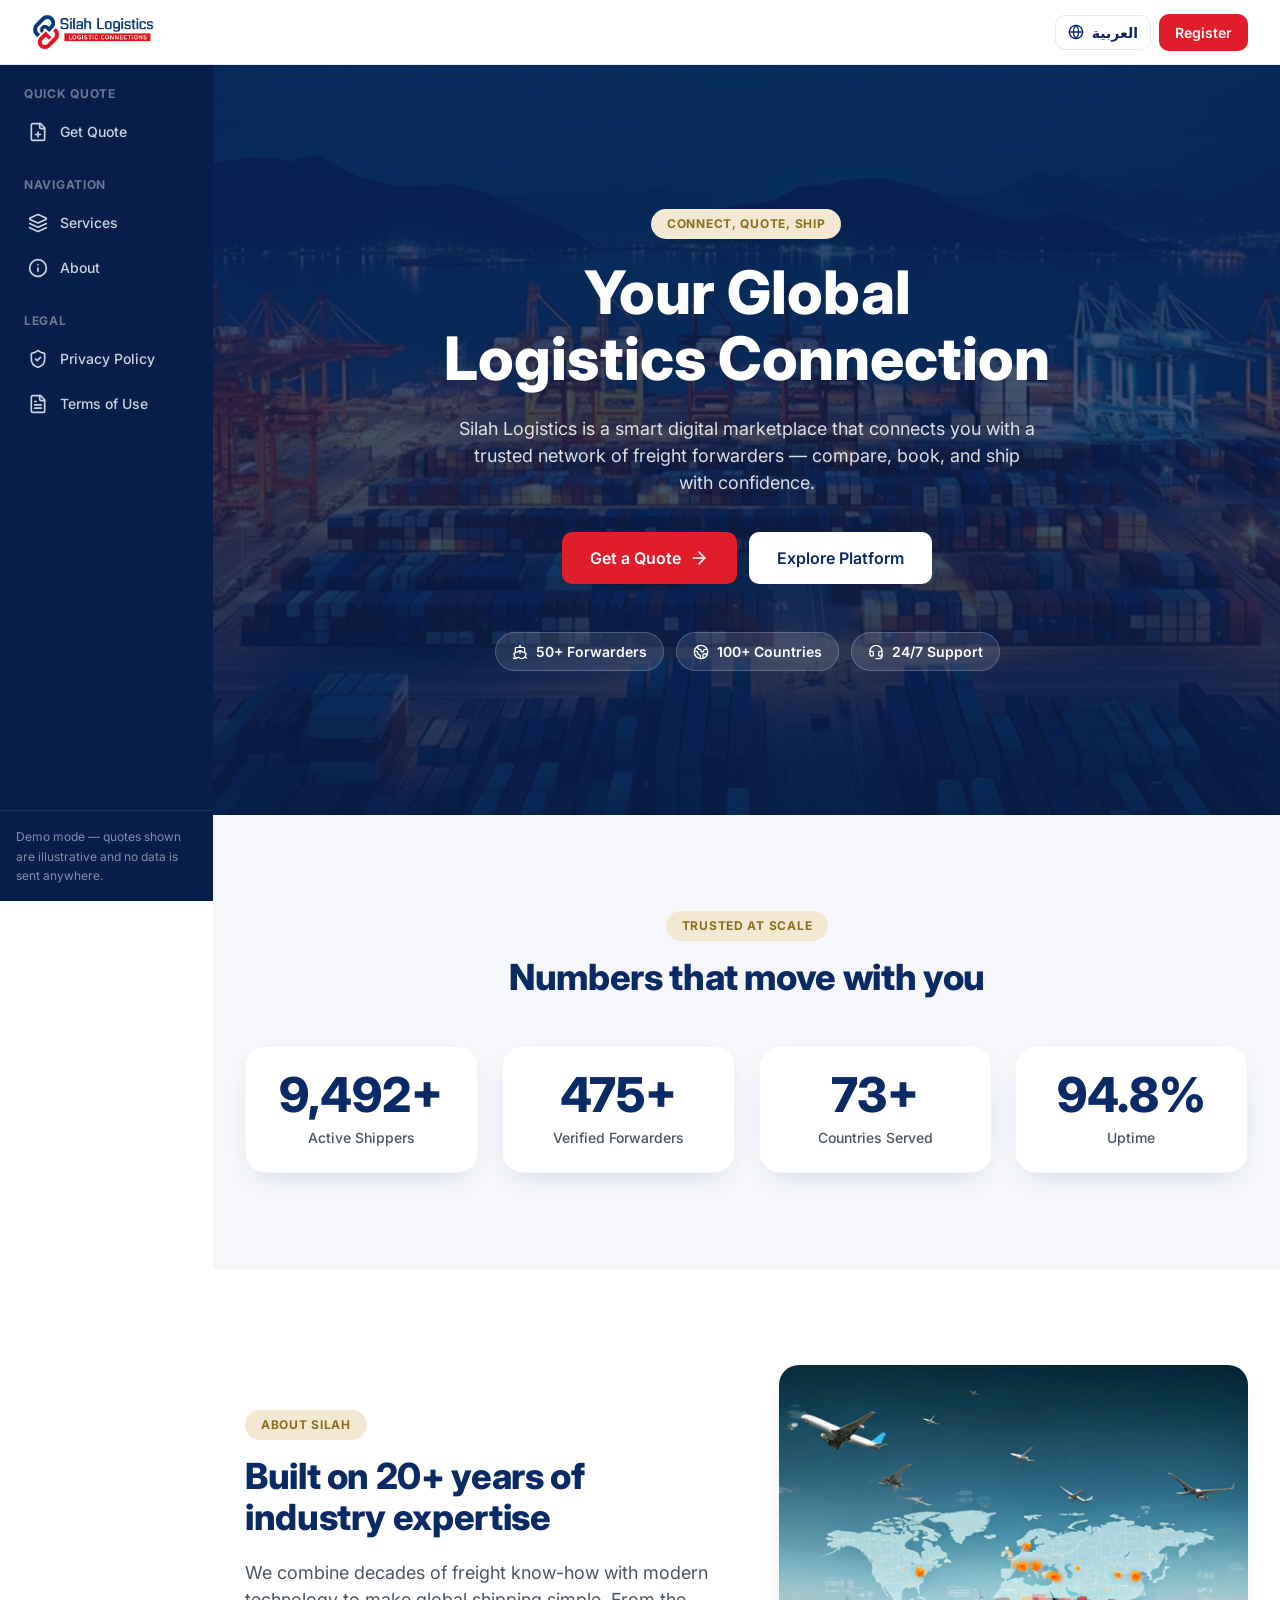
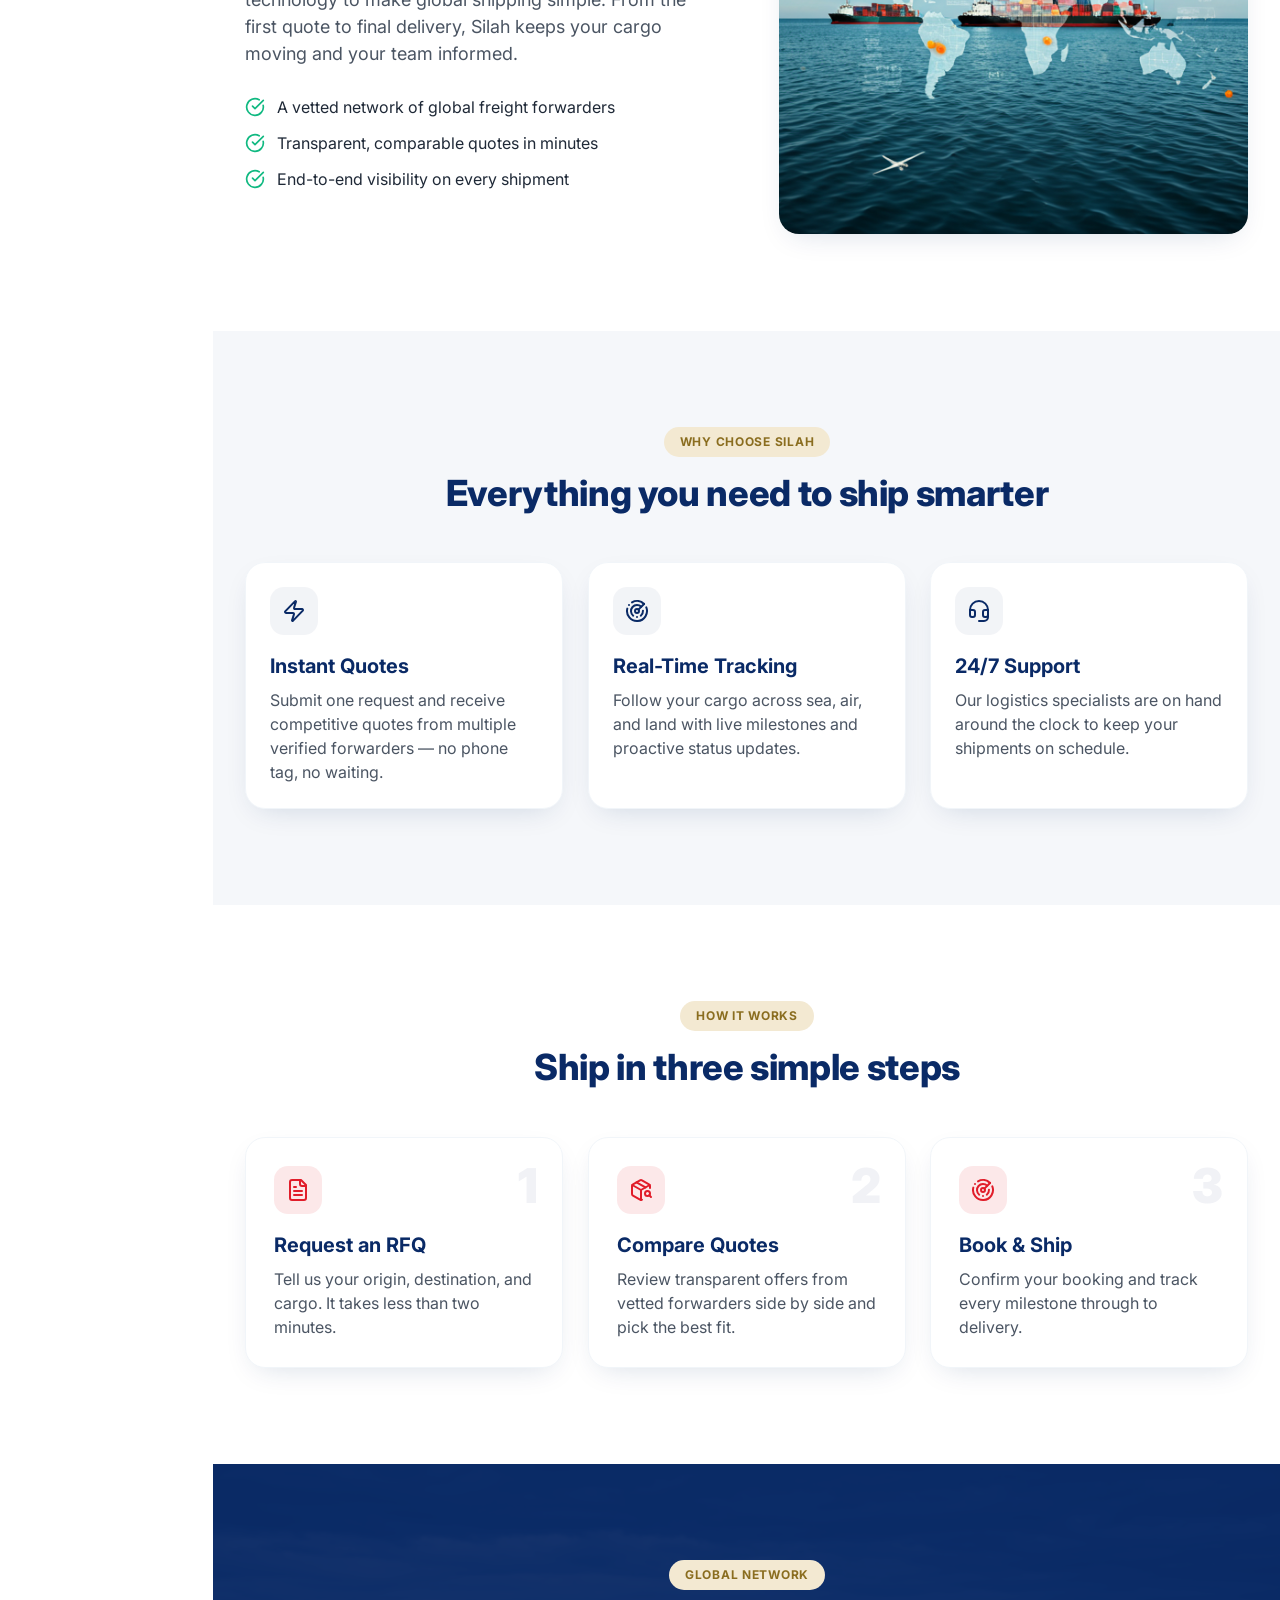
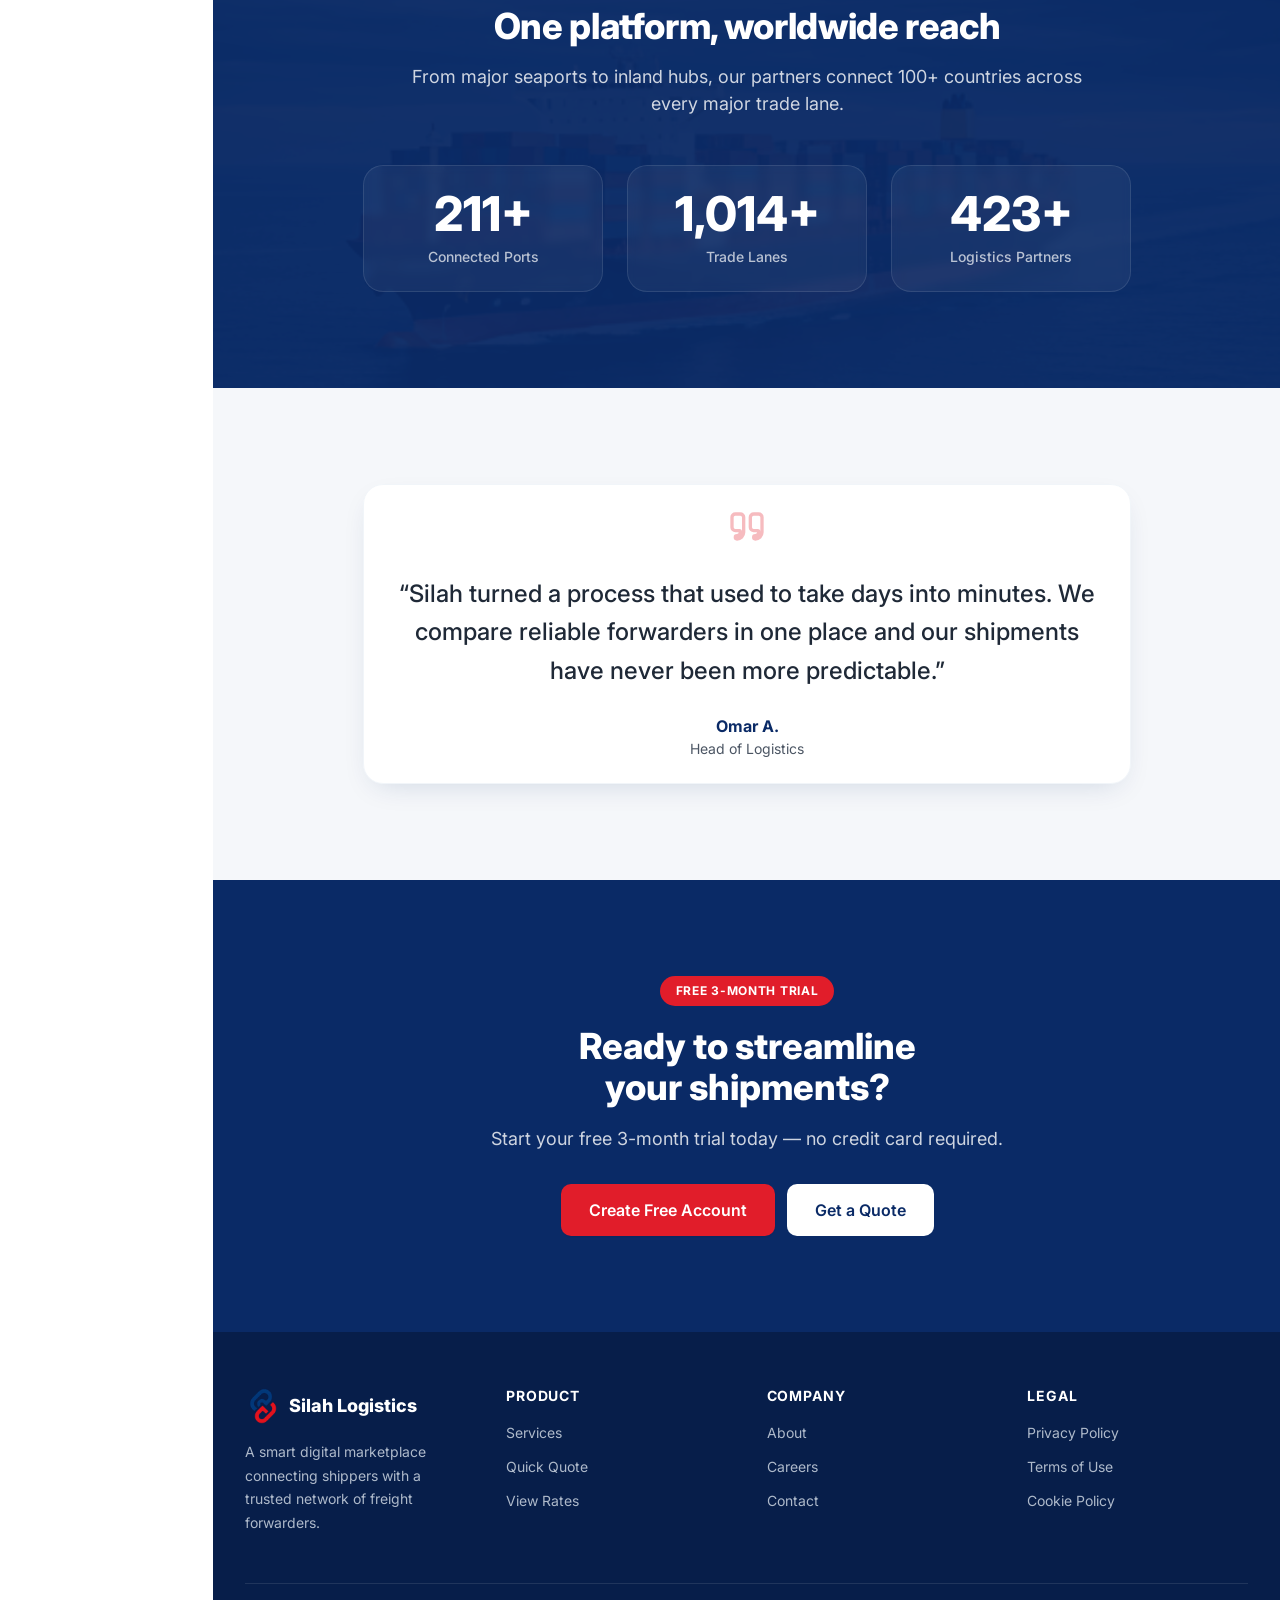
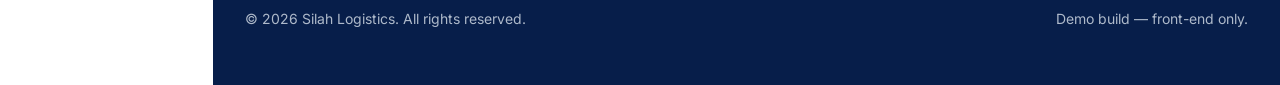
==== commit 2c74bd0f: "feat: add About, Privacy, Terms pages and clean up navbar/sidebar nav" ====
--- a/index.html
+++ b/index.html
@@ -268,7 +268,7 @@
                   <h2 data-i18n="home.finalCta.title"></h2>
                   <p class="cta-block__subtitle" data-i18n="home.finalCta.subtitle"></p>
                   <div class="cta-block__actions">
-                    <a class="btn btn--primary btn--lg" href="#" data-stub data-i18n="home.finalCta.primary"></a>
+                    <a class="btn btn--primary btn--lg" href="register.html" data-i18n="home.finalCta.primary"></a>
                     <a class="btn btn--white btn--lg" href="quote-start.html" data-i18n="home.finalCta.secondary"></a>
                   </div>
                 </div>
--- a/css/styles.css
+++ b/css/styles.css
@@ -271,8 +271,13 @@
   align-items: center;
   gap: 0.5rem;
 }
+/* Allow the brand lockup to shrink instead of overflowing on small screens */
+.navbar__left {
+  min-width: 0;
+}
 .navbar__right {
   gap: 0.5rem;
+  flex-shrink: 0;
 }
 .hamburger {
   display: inline-flex;
@@ -291,16 +296,33 @@
   display: inline-flex;
   align-items: center;
   gap: 0.5rem;
+  min-width: 0;
 }
 .brand__symbol {
   height: 2.25rem;
   width: 2.25rem;
   object-fit: contain;
-}
+  /* The wordmark already includes the chain symbol, so the standalone symbol
+     stays hidden — showing both would duplicate the icon. */
+  display: none;
+}
+/* Full logo lockup (symbol + name) shows on mobile too — same as desktop —
+   sized down so it fits the header, and allowed to shrink before it overflows. */
 .brand__wordmark {
-  height: 2.25rem;
+  height: 1.75rem;
   width: auto;
+  max-width: 100%;
+  min-width: 0;
   object-fit: contain;
+  object-position: left center;
+  display: block;
+}
+html[dir='rtl'] .brand__wordmark {
+  object-position: right center;
+}
+/* Language label is hidden on small screens (globe icon only) to make room
+   for the brand name; restored at >=640px. */
+.lang-toggle [data-lang-label] {
   display: none;
 }
 .navbar__login {
@@ -1543,6 +1565,99 @@
   margin-top: 2rem;
 }
 
+/* ============================= LEGAL ============================ */
+.legal {
+  background: var(--surface);
+}
+/* Legal copy is English-only — keep it LTR even when the site is in RTL. */
+.legal__inner {
+  max-width: 56rem;
+  margin-inline: auto;
+  padding-block: 3rem;
+  direction: ltr;
+  text-align: left;
+}
+.legal__title {
+  font-size: clamp(1.875rem, 1.4rem + 1.8vw, 2.5rem);
+}
+.legal__date {
+  margin-top: 0.75rem;
+  font-size: 0.875rem;
+  font-weight: 600;
+  color: var(--muted);
+}
+.legal__toc {
+  margin-top: 2rem;
+  border-radius: var(--radius-2xl);
+  border: 1px solid var(--slate-100);
+  background: #fff;
+  box-shadow: var(--shadow-card);
+  padding: 1.5rem;
+}
+.legal__toc-title {
+  font-size: 0.75rem;
+  font-weight: 700;
+  text-transform: uppercase;
+  letter-spacing: 0.06em;
+  color: var(--navy);
+}
+.legal__toc ol {
+  margin-top: 1rem;
+  display: grid;
+  gap: 0.5rem 1.5rem;
+  grid-template-columns: 1fr;
+  list-style: none;
+}
+.legal__toc a {
+  font-size: 0.9375rem;
+  color: var(--muted);
+  transition: color 0.2s;
+}
+.legal__toc a:hover {
+  color: var(--brand-red);
+}
+.legal__article {
+  margin-top: 2.5rem;
+  display: flex;
+  flex-direction: column;
+  gap: 2rem;
+}
+.legal__section {
+  scroll-margin-top: calc(var(--navbar-h) + 1rem);
+}
+.legal__section h2 {
+  font-size: 1.25rem;
+  color: var(--navy);
+}
+.legal__section p {
+  margin-top: 0.75rem;
+  color: var(--muted);
+  line-height: 1.75;
+}
+.legal__list {
+  margin-top: 0.75rem;
+  list-style: disc;
+  padding-inline-start: 1.5rem;
+  display: flex;
+  flex-direction: column;
+  gap: 0.5rem;
+}
+.legal__list li {
+  color: var(--muted);
+  line-height: 1.7;
+}
+.legal__list li strong {
+  color: var(--navy);
+  font-weight: 700;
+}
+.legal__note {
+  font-weight: 600;
+  color: var(--navy);
+}
+.legal__back {
+  margin-top: 2.5rem;
+}
+
 /* ============================= TOAST ============================ */
 .toast {
   position: fixed;
@@ -1618,6 +1733,10 @@
   }
   .brand__wordmark {
     display: block;
+    height: 2.25rem;
+  }
+  .lang-toggle [data-lang-label] {
+    display: inline;
   }
   .navbar__login {
     display: inline-flex;
@@ -1641,6 +1760,9 @@
   }
   .summary__grid {
     grid-template-columns: repeat(4, 1fr);
+  }
+  .legal__toc ol {
+    grid-template-columns: 1fr 1fr;
   }
   .stepper__step {
     flex: 0 0 auto;
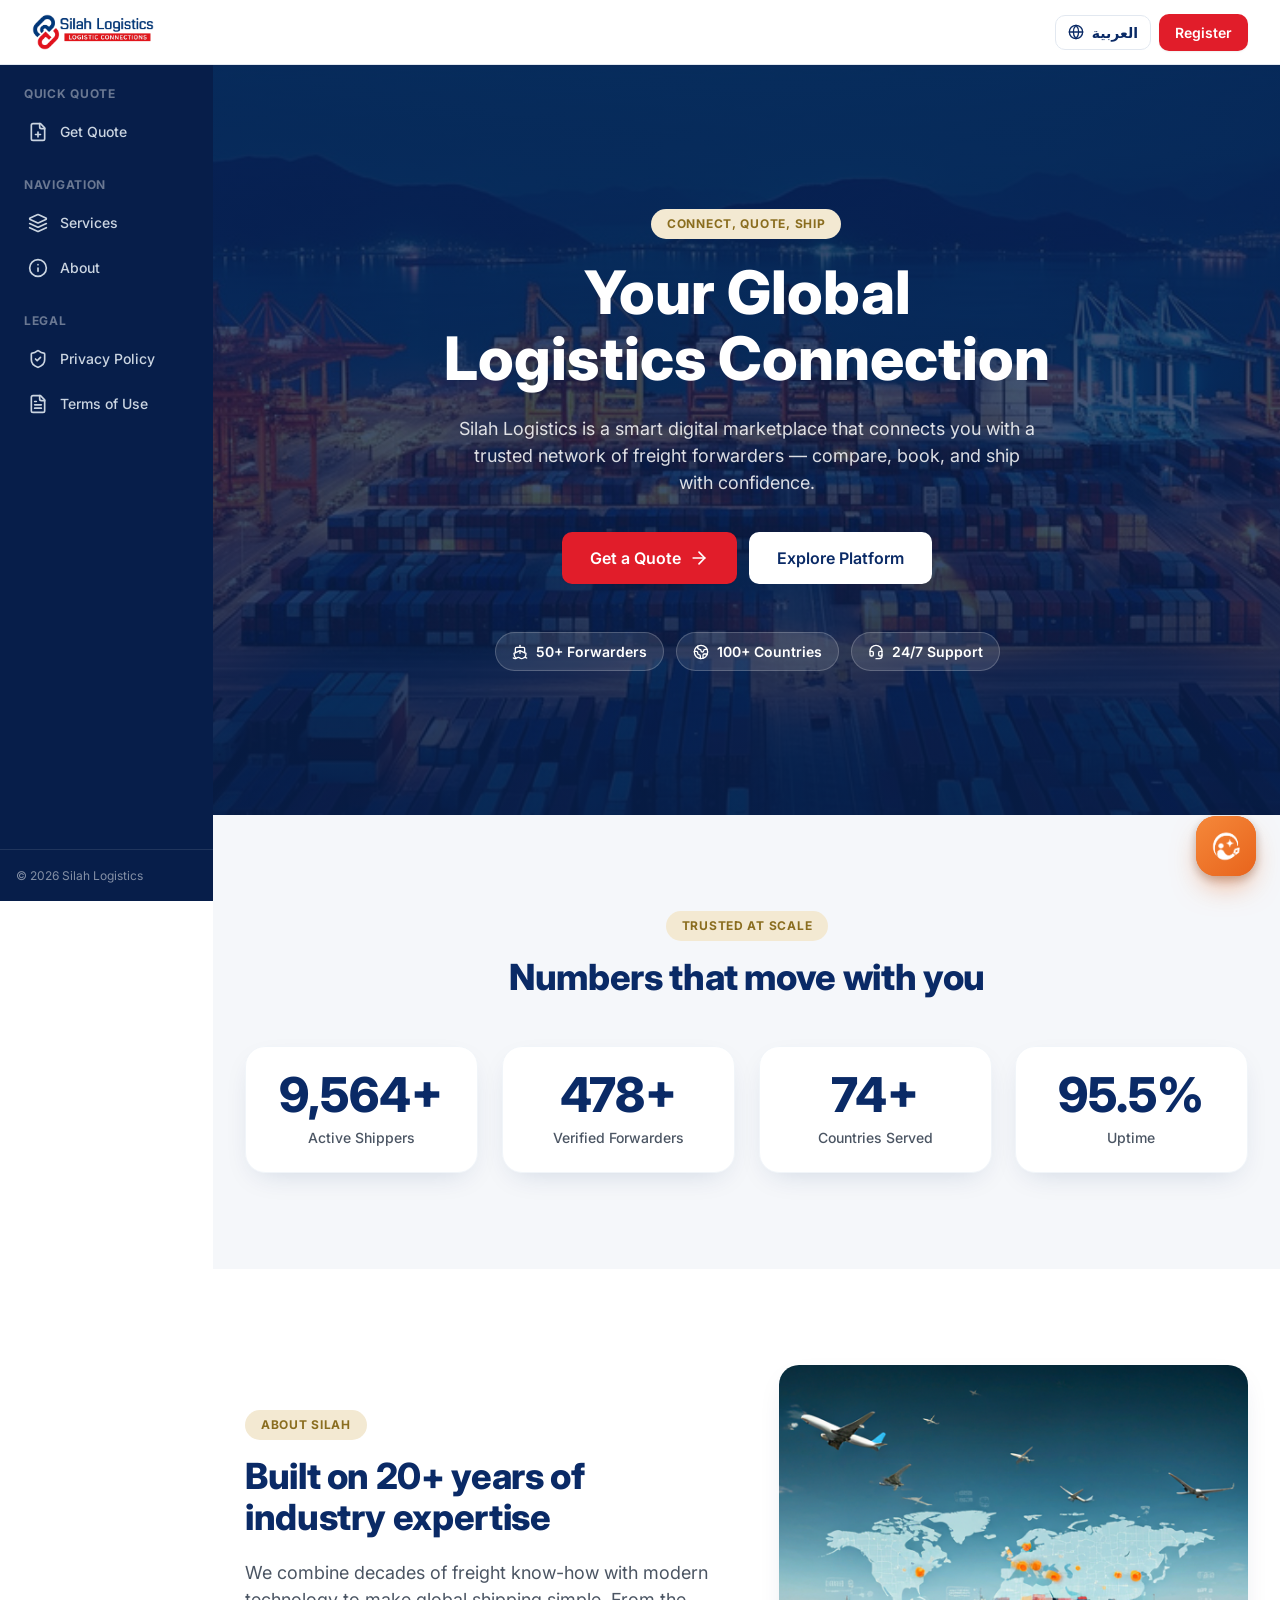
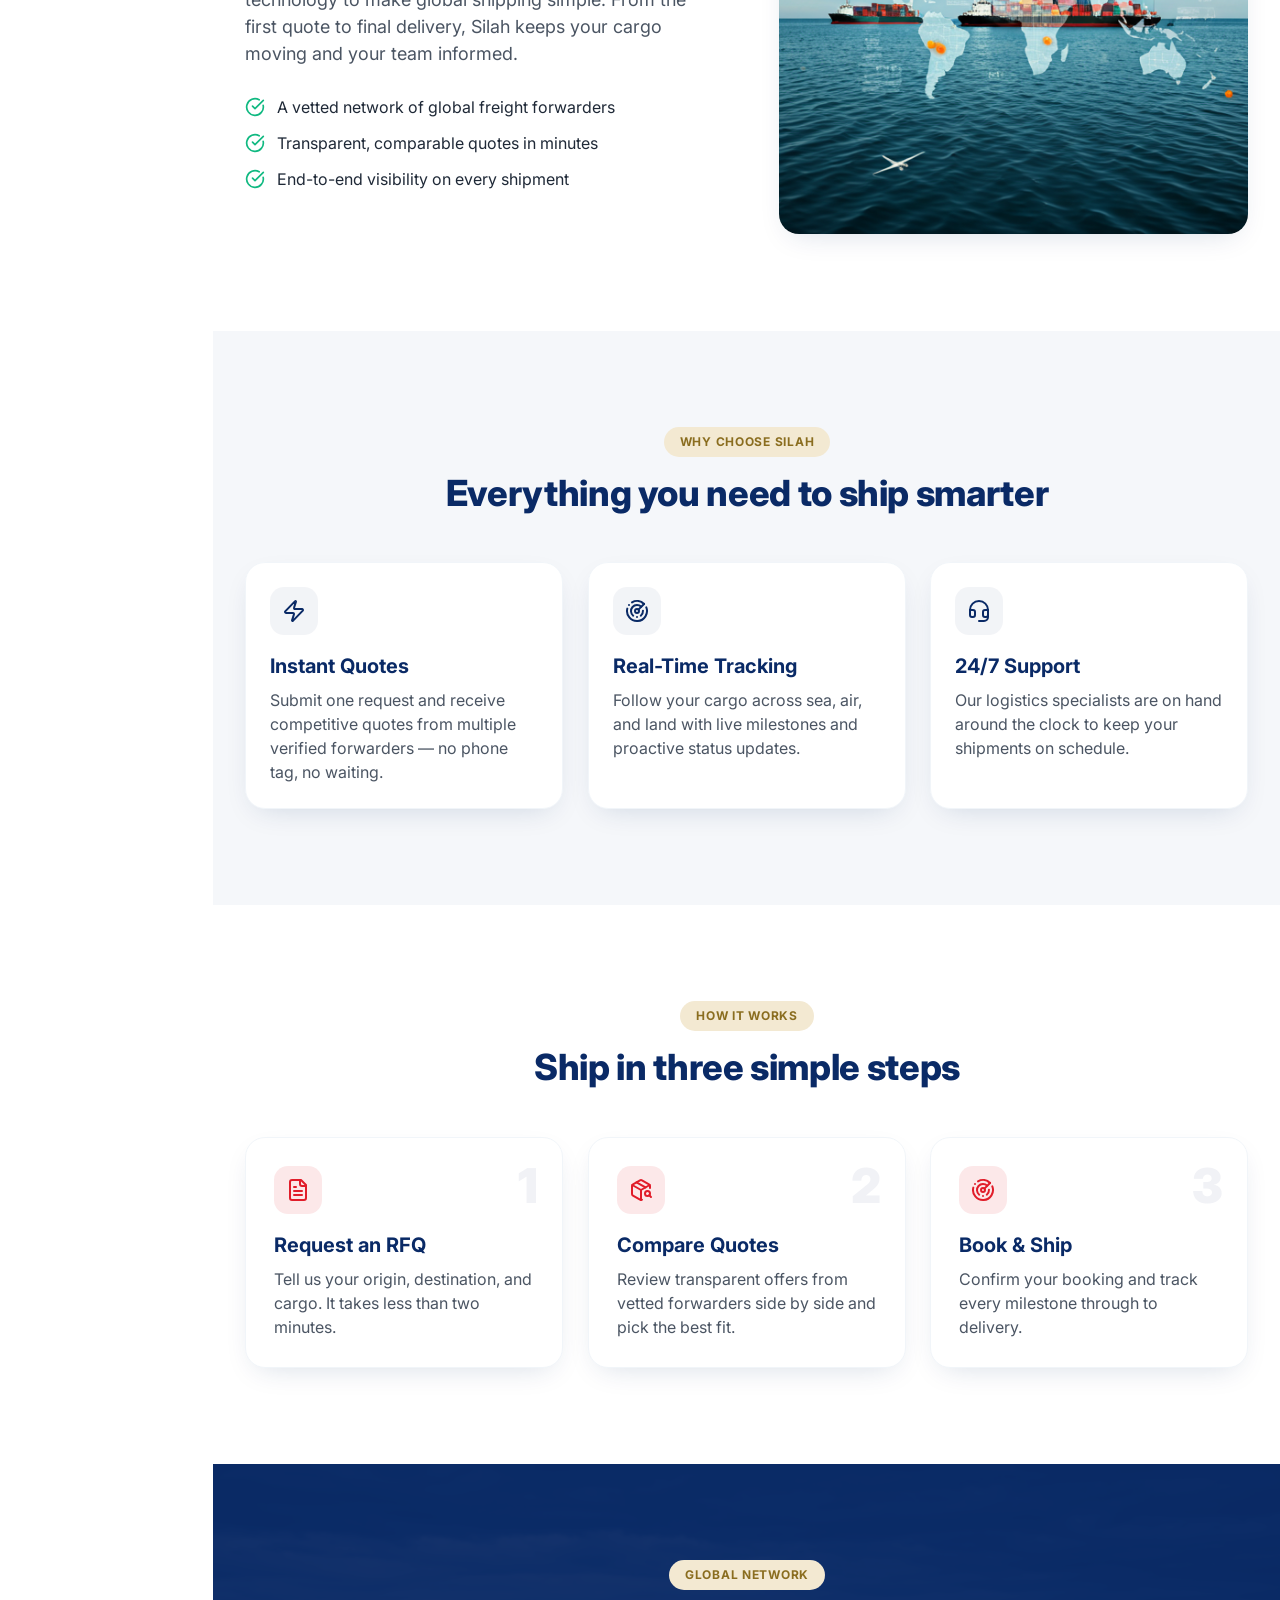
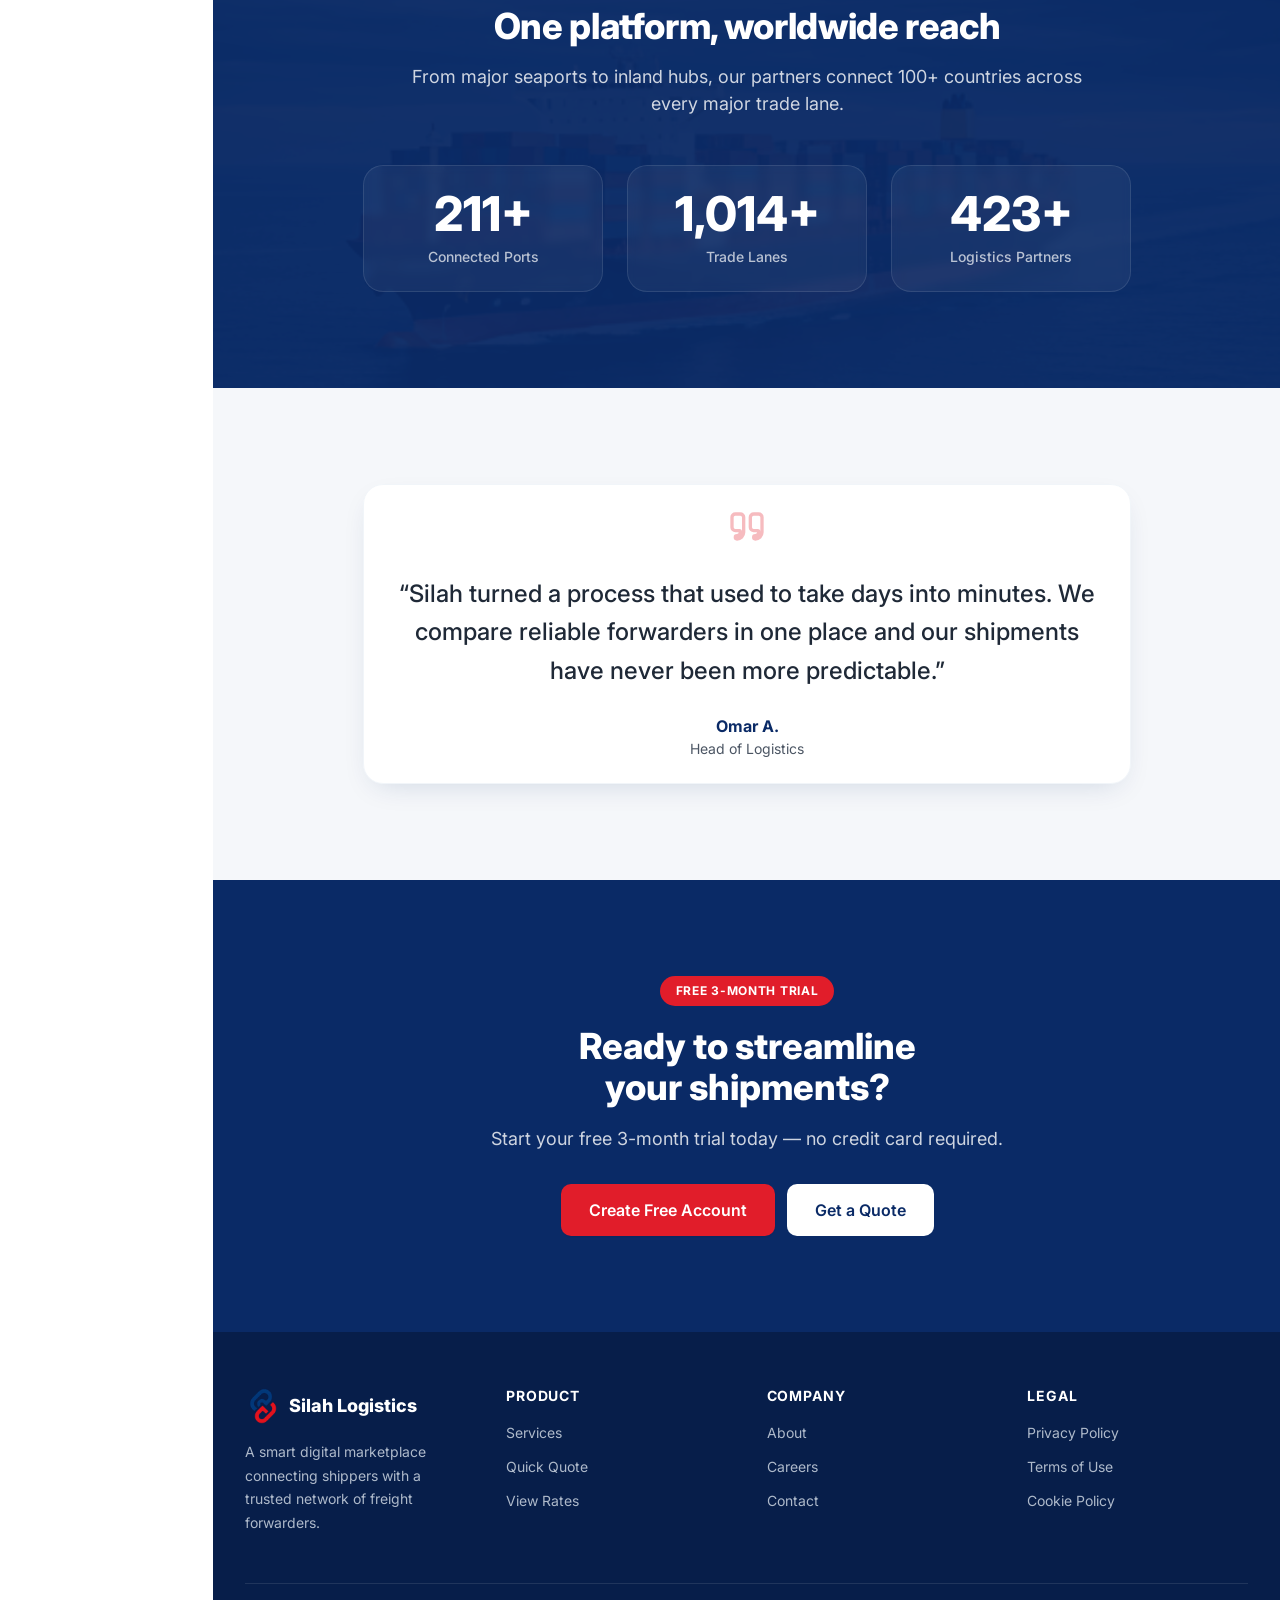
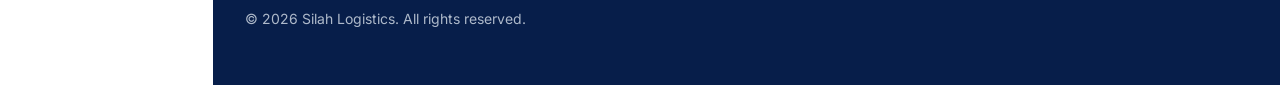
==== commit 186a614b: "Integrate ADAM chat widget and update production navigation links" ====
--- a/index.html
+++ b/index.html
@@ -65,7 +65,7 @@
                     </a>
                     <a
                       class="btn btn--white btn--lg"
-                      href="how-it-works.html"
+                      href="https://app.silahlogistics.com/"
                       data-i18n="common.explorePlatform"
                     ></a>
                   </div>
@@ -268,7 +268,7 @@
                   <h2 data-i18n="home.finalCta.title"></h2>
                   <p class="cta-block__subtitle" data-i18n="home.finalCta.subtitle"></p>
                   <div class="cta-block__actions">
-                    <a class="btn btn--primary btn--lg" href="register.html" data-i18n="home.finalCta.primary"></a>
+                    <a class="btn btn--primary btn--lg" href="https://app.silahlogistics.com/register" data-i18n="home.finalCta.primary"></a>
                     <a class="btn btn--white btn--lg" href="quote-start.html" data-i18n="home.finalCta.secondary"></a>
                   </div>
                 </div>
--- a/css/styles.css
+++ b/css/styles.css
@@ -1091,22 +1091,6 @@
   margin-top: 0.75rem;
   color: var(--muted);
 }
-.demo-banner {
-  margin-top: 1.5rem;
-  display: flex;
-  align-items: center;
-  gap: 0.75rem;
-  border-radius: var(--radius-xl);
-  border: 1px solid #fde68a;
-  background: #fffbeb;
-  padding: 0.75rem 1rem;
-  font-size: 0.875rem;
-  color: #92400e;
-}
-.demo-banner .icon {
-  color: #b45309;
-}
-
 /* Stepper */
 .stepper {
   margin-top: 2rem;
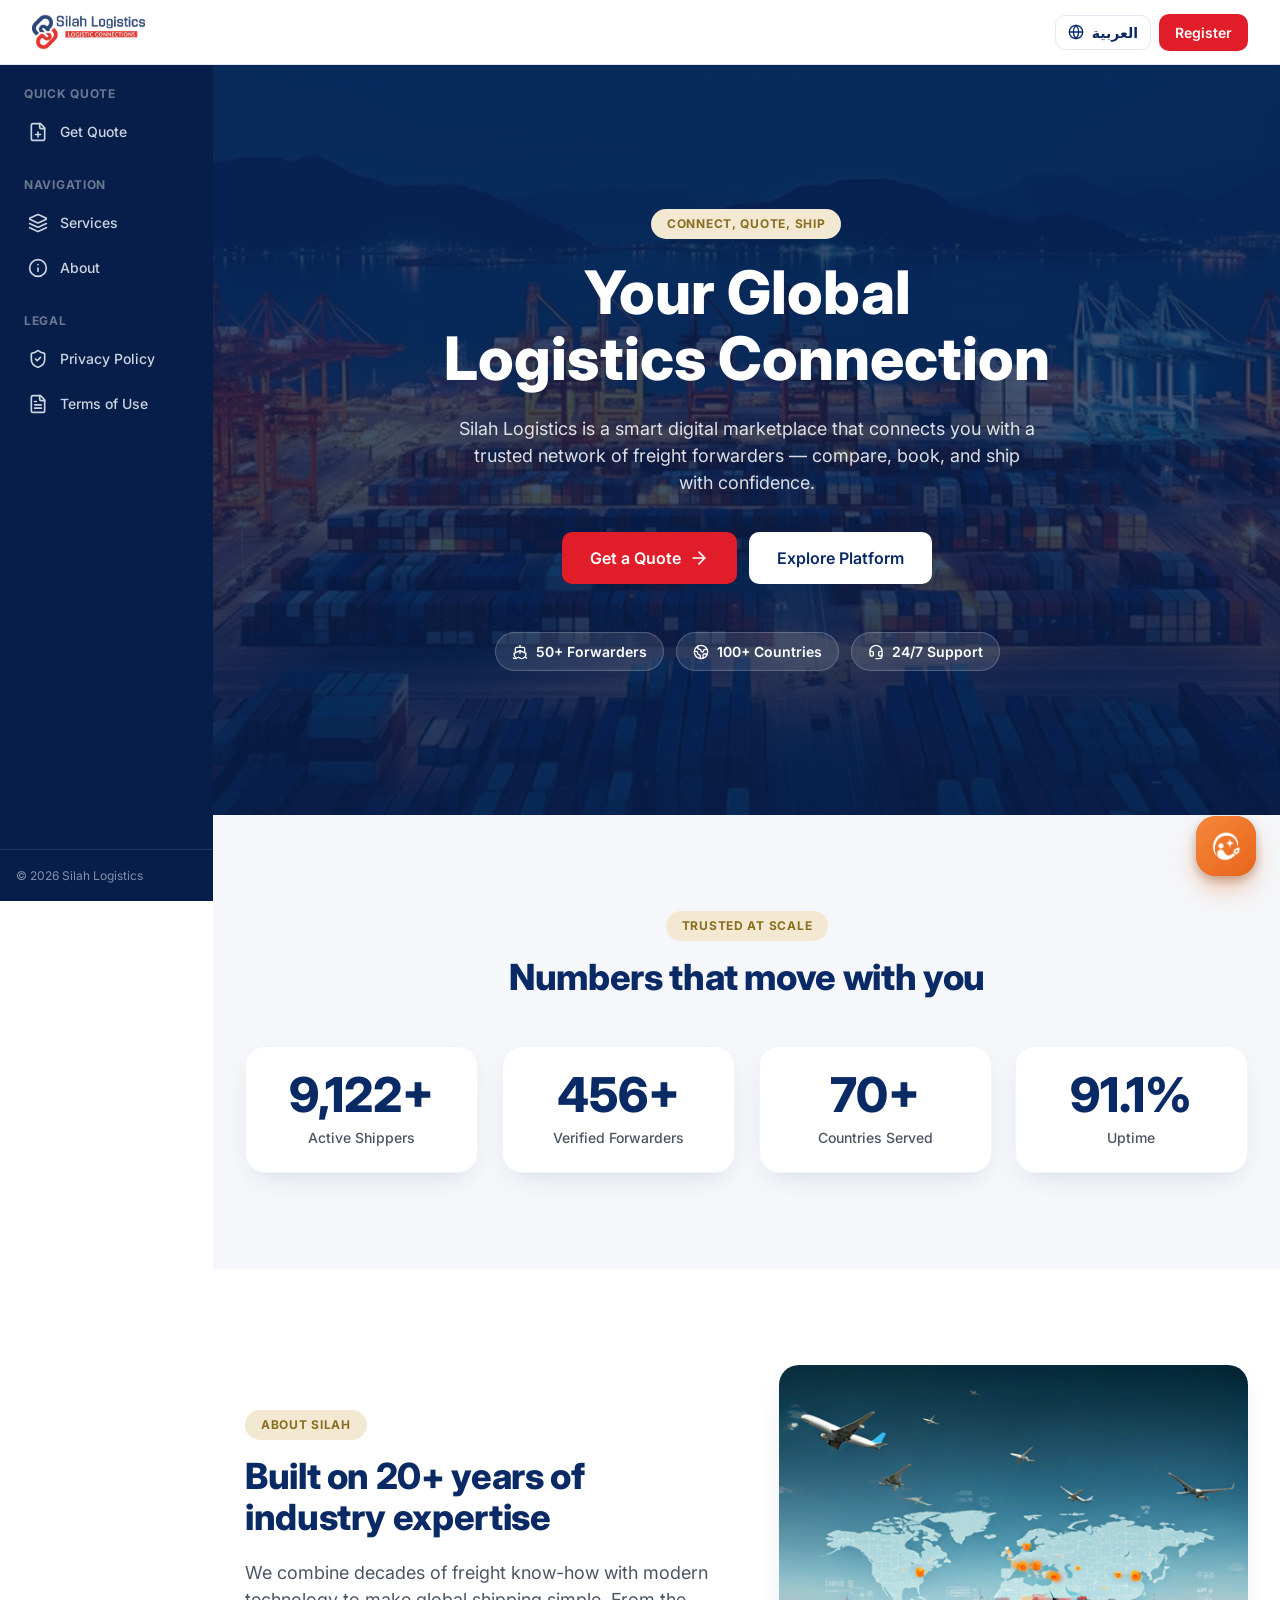
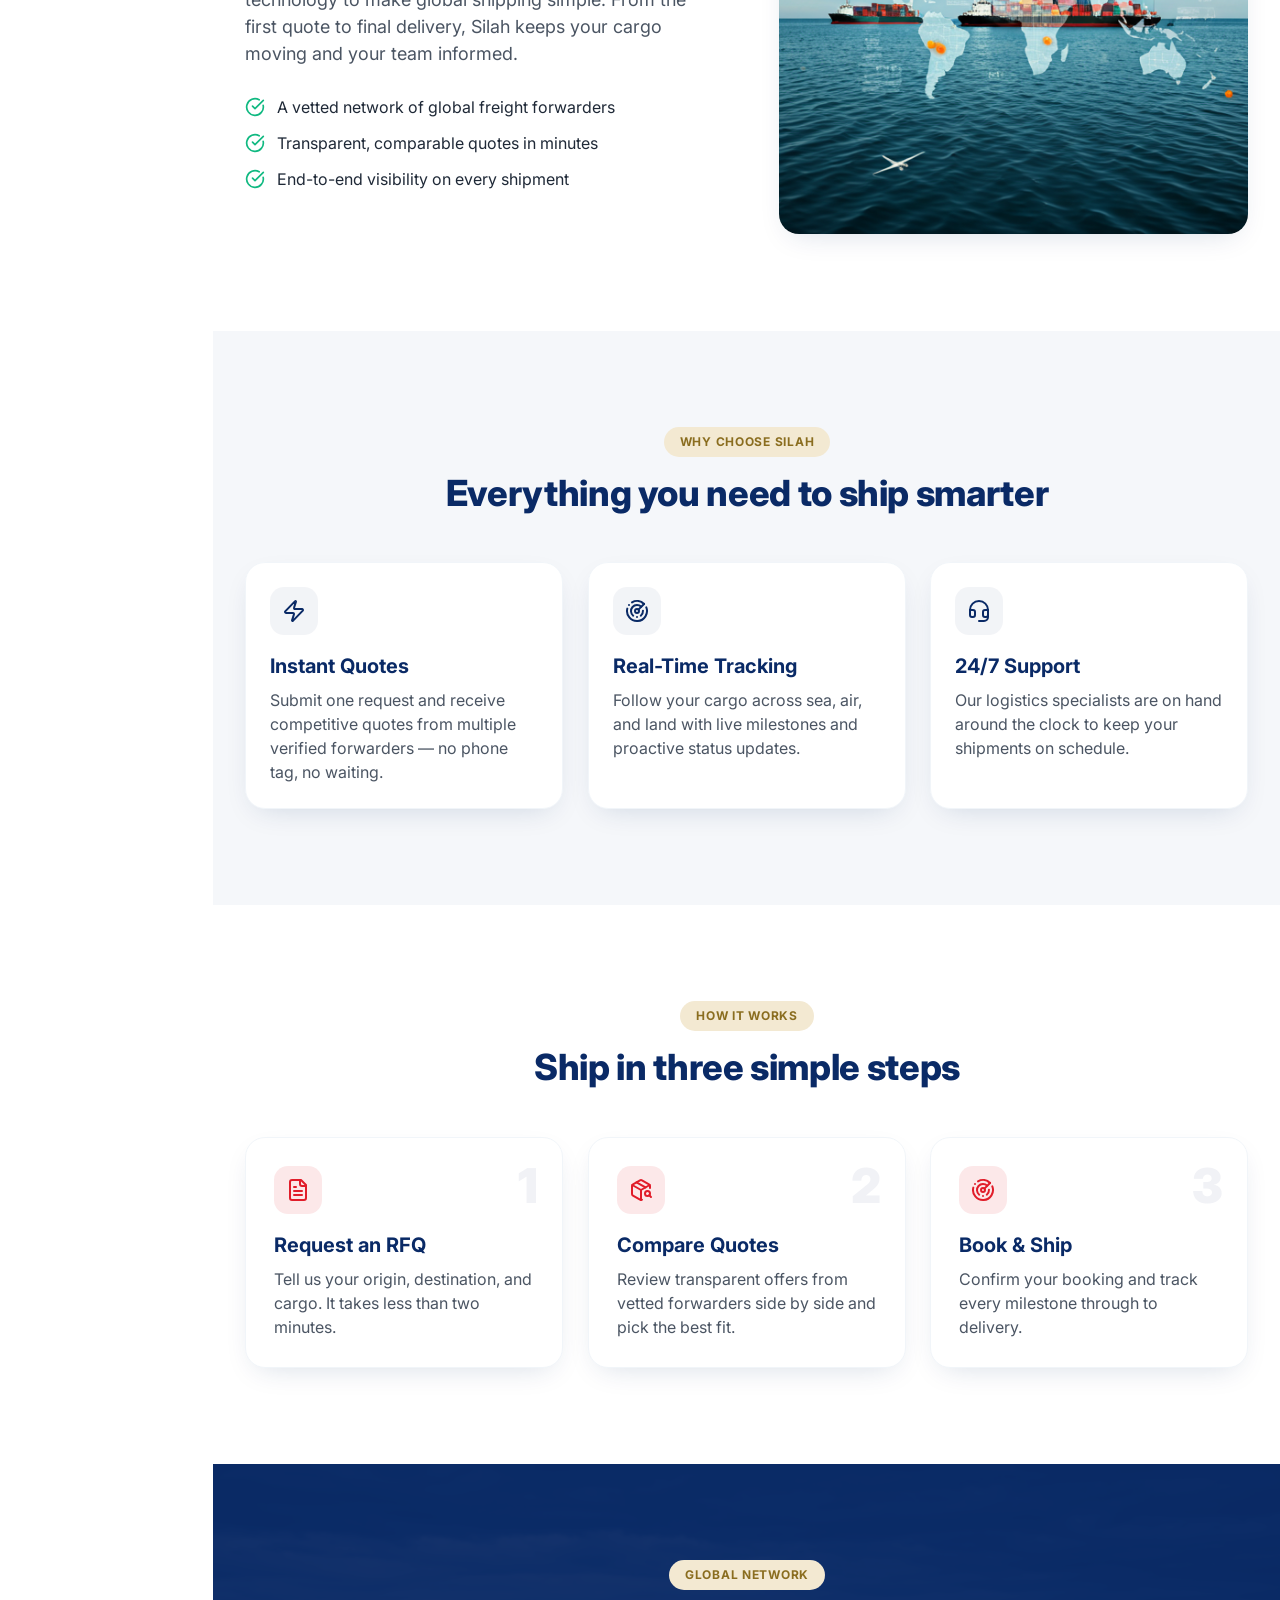
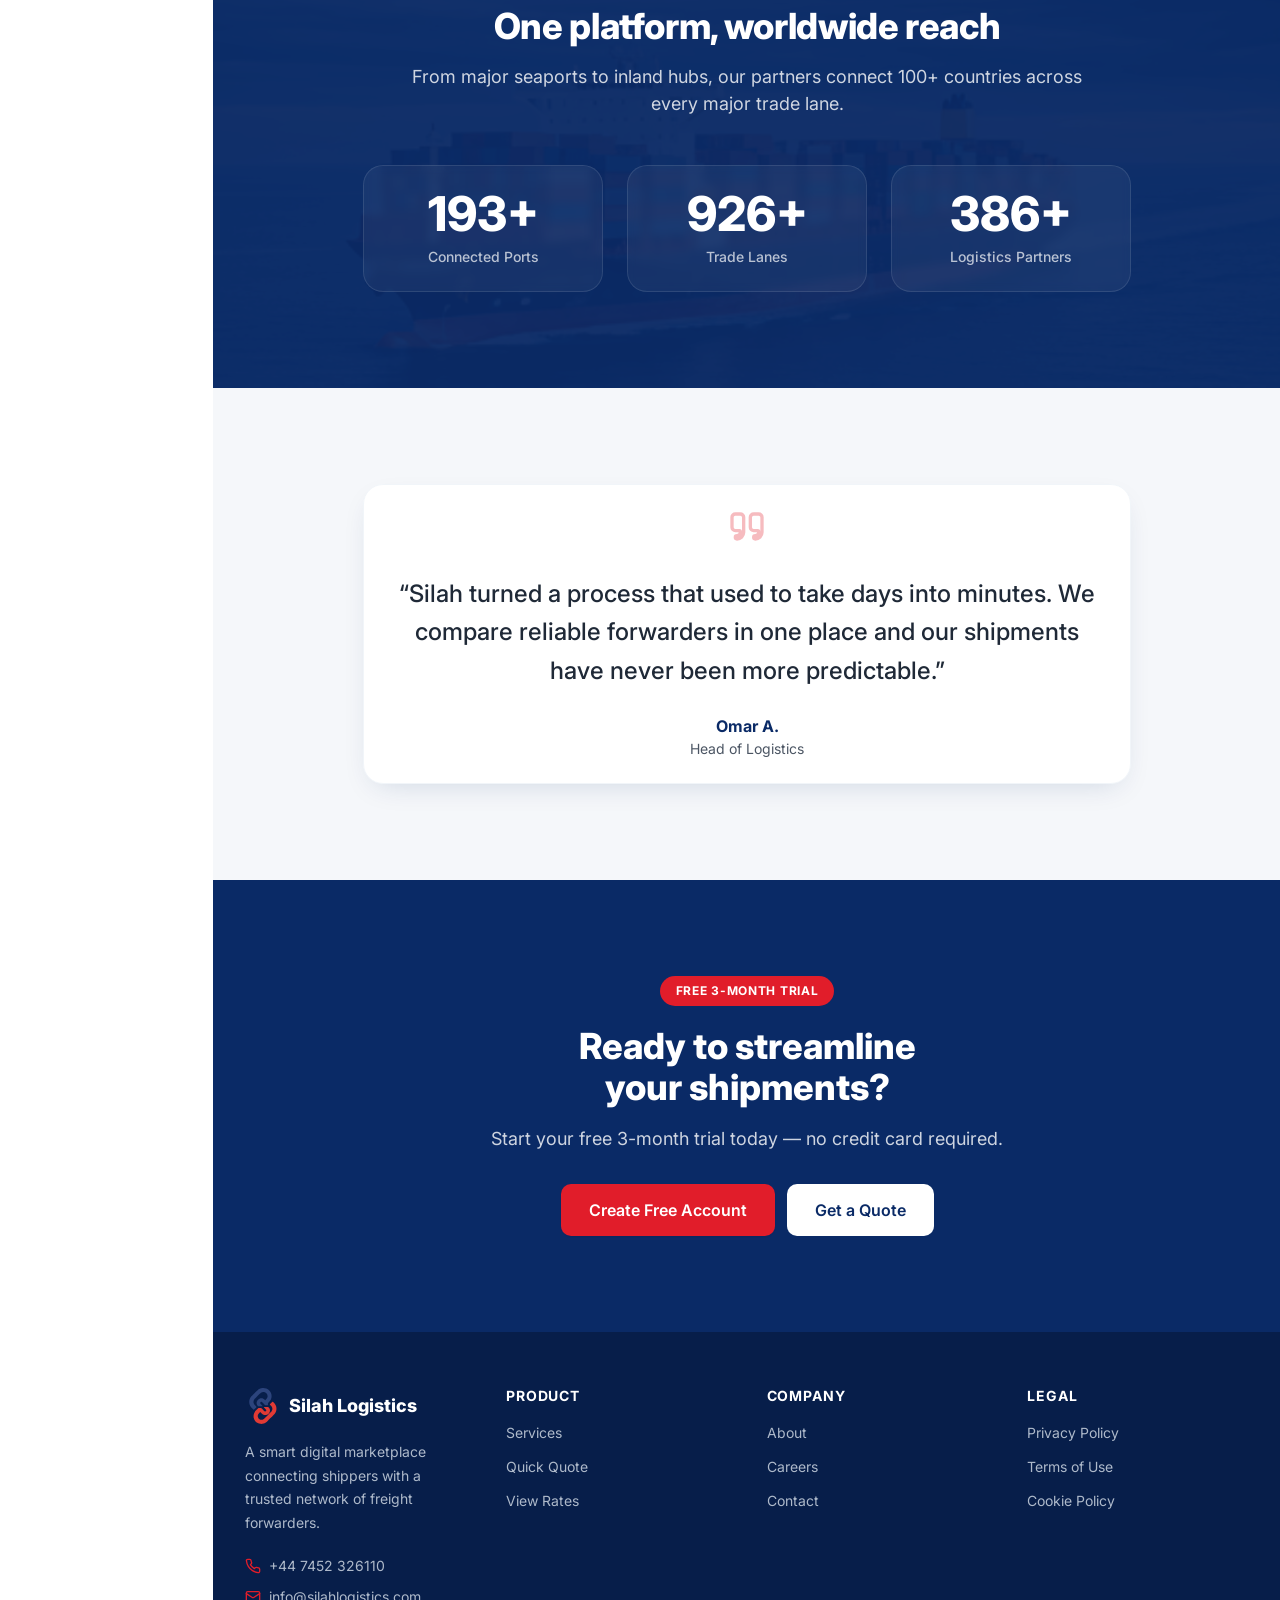
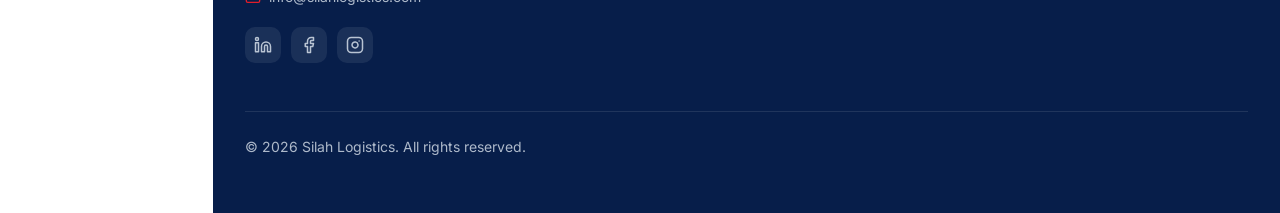
==== commit fcaa22fd: "Update Silah Logistics branding and logo assets Replace the site logo with the new "Silah Logistics " ====
--- a/index.html
+++ b/index.html
@@ -8,7 +8,9 @@
       name="description"
       content="Silah Logistics is a smart digital marketplace connecting you with a trusted network of freight forwarders. Compare, book, and ship with confidence."
     />
+    <link rel="icon" type="image/svg+xml" href="assets/logo-symbol.svg" />
     <link rel="icon" type="image/png" href="assets/favicon.png" />
+    <link rel="apple-touch-icon" href="assets/apple-touch-icon.png" />
     <link rel="preconnect" href="https://fonts.googleapis.com" />
     <link rel="preconnect" href="https://fonts.gstatic.com" crossorigin />
     <link
--- a/css/styles.css
+++ b/css/styles.css
@@ -298,16 +298,14 @@
   gap: 0.5rem;
   min-width: 0;
 }
+/* On small screens the navbar shows the compact chain symbol only, keeping the
+   header uncluttered; the full wordmark takes over at >=640px (see media query). */
 .brand__symbol {
-  height: 2.25rem;
-  width: 2.25rem;
+  height: 2.1rem;
+  width: 2.1rem;
   object-fit: contain;
-  /* The wordmark already includes the chain symbol, so the standalone symbol
-     stays hidden — showing both would duplicate the icon. */
-  display: none;
-}
-/* Full logo lockup (symbol + name) shows on mobile too — same as desktop —
-   sized down so it fits the header, and allowed to shrink before it overflows. */
+  display: block;
+}
 .brand__wordmark {
   height: 1.75rem;
   width: auto;
@@ -315,7 +313,7 @@
   min-width: 0;
   object-fit: contain;
   object-position: left center;
-  display: block;
+  display: none;
 }
 html[dir='rtl'] .brand__wordmark {
   object-position: right center;
@@ -405,6 +403,18 @@
   align-items: center;
   justify-content: space-between;
   padding: 1.25rem 1.25rem 0;
+}
+.sidebar__brand {
+  display: inline-flex;
+  align-items: center;
+  gap: 0.5rem;
+  min-width: 0;
+}
+.sidebar__logo {
+  height: 1.75rem;
+  width: 1.75rem;
+  object-fit: contain;
+  flex-shrink: 0;
 }
 .sidebar__appname {
   font-size: 0.75rem;
@@ -551,6 +561,64 @@
   gap: 0.75rem;
   font-size: 0.875rem;
   color: rgba(203, 213, 225, 0.85);
+}
+
+/* Footer contact list (phone + email) — clickable, icon-led. */
+.footer__contact {
+  margin-top: 1.25rem;
+  display: flex;
+  flex-direction: column;
+  gap: 0.625rem;
+}
+.footer__contact a {
+  display: inline-flex;
+  align-items: center;
+  gap: 0.5rem;
+  width: fit-content;
+  font-size: 0.875rem;
+  color: rgba(203, 213, 225, 0.85);
+  transition: color 0.2s;
+}
+.footer__contact a:hover {
+  color: #fff;
+}
+.footer__contact a svg {
+  width: 1rem;
+  height: 1rem;
+  flex: 0 0 auto;
+  color: var(--brand-red);
+}
+/* Keep phone numbers left-to-right even inside the Arabic (RTL) layout. */
+.ltr-num {
+  unicode-bidi: isolate;
+  direction: ltr;
+}
+
+/* Footer social row — LinkedIn / Facebook / Instagram. */
+.footer__social {
+  margin-top: 1.25rem;
+  display: flex;
+  gap: 0.625rem;
+}
+.footer__social a {
+  display: inline-flex;
+  align-items: center;
+  justify-content: center;
+  width: 2.25rem;
+  height: 2.25rem;
+  border-radius: 0.625rem;
+  background: rgba(255, 255, 255, 0.08);
+  color: rgba(203, 213, 225, 0.9);
+  transition: background 0.2s, color 0.2s, transform 0.15s;
+}
+.footer__social a:hover {
+  background: var(--brand-red);
+  color: #fff;
+  transform: translateY(-2px);
+}
+.footer__social a svg {
+  width: 1.125rem;
+  height: 1.125rem;
 }
 
 /* ============================ SECTIONS ============================= */
@@ -1638,6 +1706,25 @@
   font-weight: 600;
   color: var(--navy);
 }
+/* Inline, icon-led, clickable contact link inside legal copy. */
+.legal__contact {
+  display: inline-flex;
+  align-items: center;
+  gap: 0.375rem;
+  font-weight: 600;
+  color: var(--navy);
+  vertical-align: middle;
+  transition: color 0.2s;
+}
+.legal__contact:hover {
+  color: var(--brand-red);
+}
+.legal__contact svg {
+  width: 1rem;
+  height: 1rem;
+  flex: 0 0 auto;
+  color: var(--brand-red);
+}
 .legal__back {
   margin-top: 2.5rem;
 }
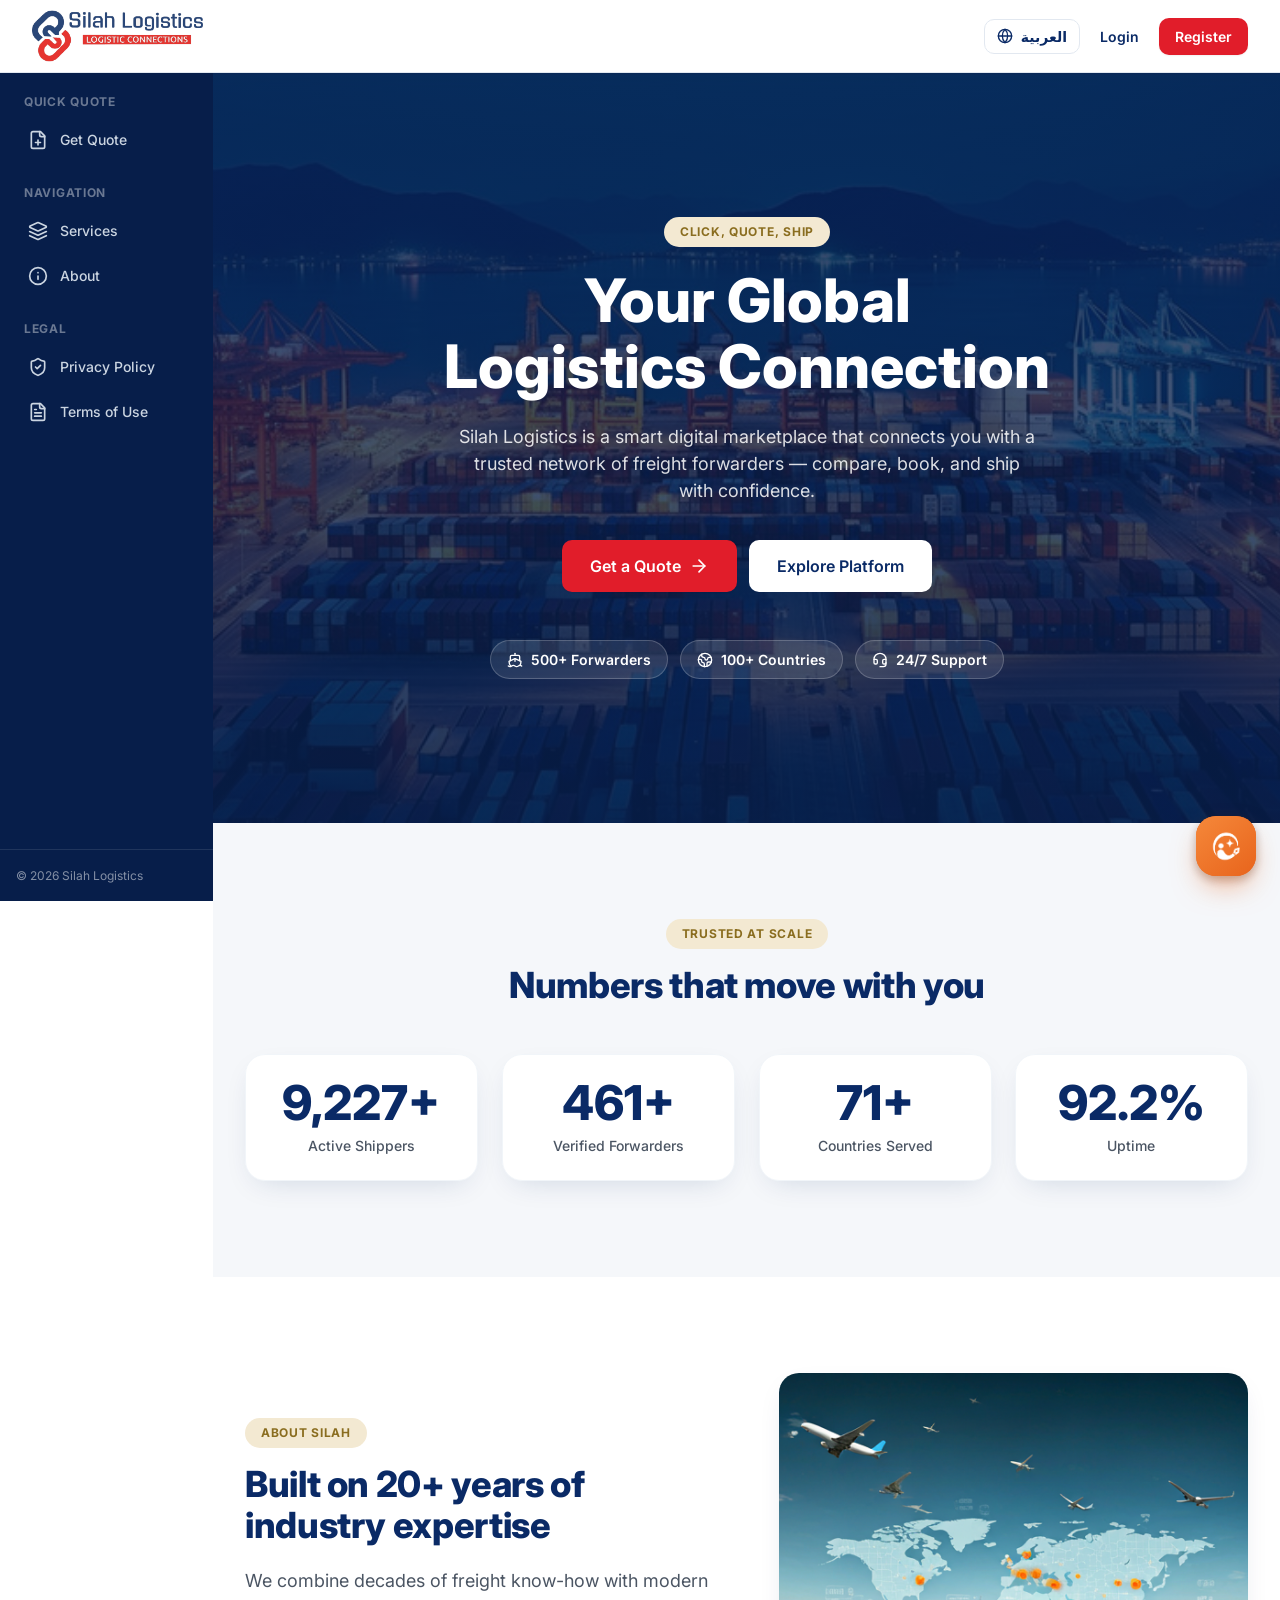
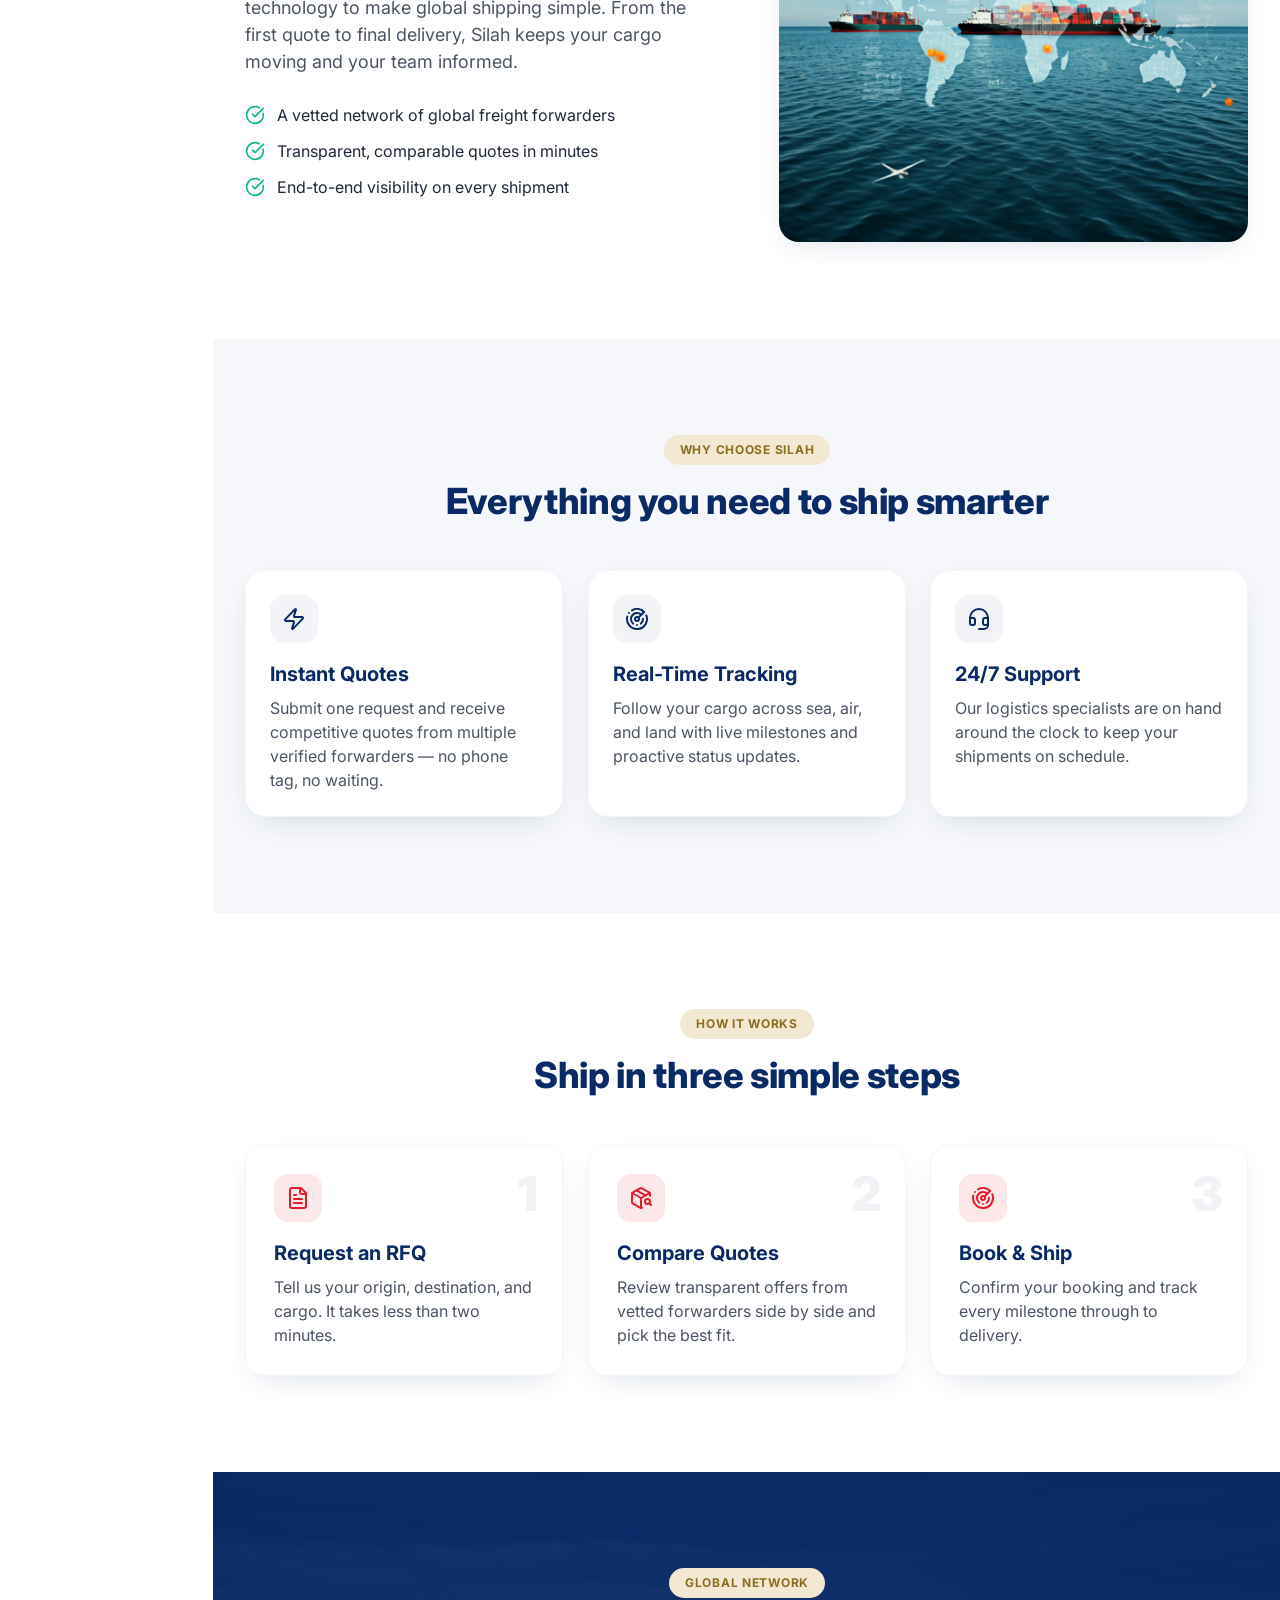
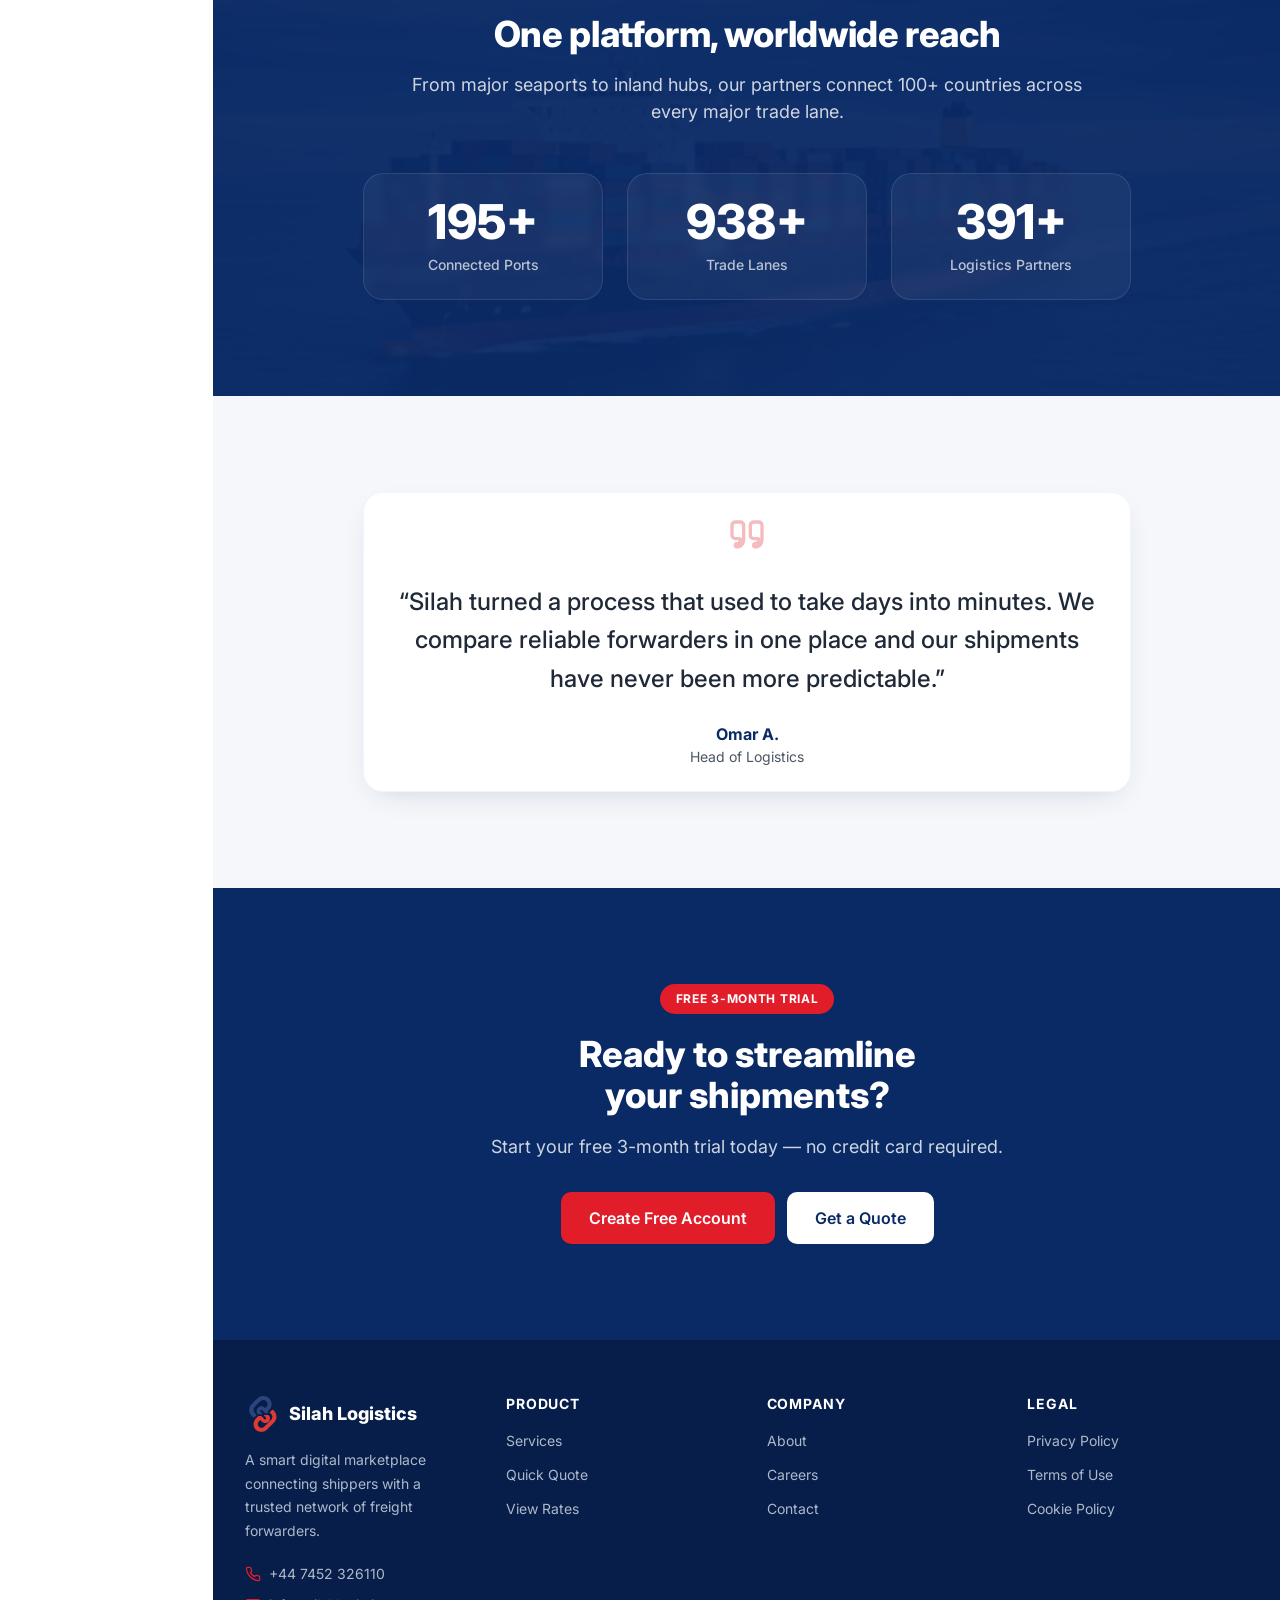
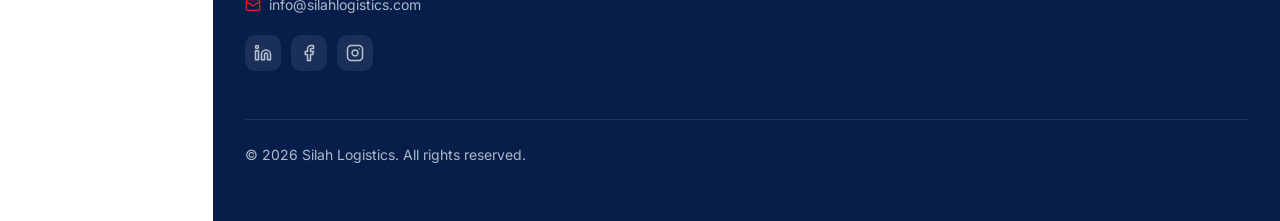
==== commit 2ae41679: "Point Get Quote/Services/About to app site; show 500+ forwarders Co-Authored-By: Claude Sonnet 5.5 <" ====
--- a/index.html
+++ b/index.html
@@ -61,7 +61,7 @@
                     data-i18n="home.hero.subtitle"
                   ></p>
                   <div class="hero__cta reveal" data-delay="0.24">
-                    <a class="btn btn--primary btn--lg" href="quote-start.html">
+                    <a class="btn btn--primary btn--lg" href="https://app.silahlogistics.com/quick-quote/start">
                       <span data-i18n="common.getAQuote"></span>
                       <span data-icon="arrow-right" class="rtl-flip"></span>
                     </a>
@@ -271,7 +271,7 @@
                   <p class="cta-block__subtitle" data-i18n="home.finalCta.subtitle"></p>
                   <div class="cta-block__actions">
                     <a class="btn btn--primary btn--lg" href="https://app.silahlogistics.com/register" data-i18n="home.finalCta.primary"></a>
-                    <a class="btn btn--white btn--lg" href="quote-start.html" data-i18n="home.finalCta.secondary"></a>
+                    <a class="btn btn--white btn--lg" href="https://app.silahlogistics.com/quick-quote/start" data-i18n="home.finalCta.secondary"></a>
                   </div>
                 </div>
               </div>
--- a/css/styles.css
+++ b/css/styles.css
@@ -32,7 +32,7 @@
   --radius-2xl: 1.25rem;
   --radius-full: 9999px;
 
-  --navbar-h: 4rem;
+  --navbar-h: 4.5rem;
   --sidebar-w: 16rem;
   --drawer-w: 18rem;
 
@@ -298,22 +298,23 @@
   gap: 0.5rem;
   min-width: 0;
 }
-/* On small screens the navbar shows the compact chain symbol only, keeping the
-   header uncluttered; the full wordmark takes over at >=640px (see media query). */
+/* The full horizontal wordmark shows in the navbar at every breakpoint so the
+   "LOGISTIC CONNECTIONS" line stays legible; it scales up on wider screens (see
+   media query). The standalone symbol is reserved for the sidebar/footer/favicon. */
 .brand__symbol {
   height: 2.1rem;
   width: 2.1rem;
   object-fit: contain;
-  display: block;
+  display: none;
 }
 .brand__wordmark {
-  height: 1.75rem;
+  height: 2.5rem;
   width: auto;
   max-width: 100%;
   min-width: 0;
   object-fit: contain;
   object-position: left center;
-  display: none;
+  display: block;
 }
 html[dir='rtl'] .brand__wordmark {
   object-position: right center;
@@ -324,7 +325,7 @@
   display: none;
 }
 .navbar__login {
-  display: none;
+  display: inline-flex;
   align-items: center;
   gap: 0.375rem;
   padding: 0.5rem 0.75rem;
@@ -332,6 +333,7 @@
   font-size: 0.875rem;
   font-weight: 600;
   color: var(--navy);
+  white-space: nowrap;
 }
 .navbar__login:hover {
   background: var(--surface);
@@ -1804,13 +1806,10 @@
   }
   .brand__wordmark {
     display: block;
-    height: 2.25rem;
+    height: 3.4rem;
   }
   .lang-toggle [data-lang-label] {
     display: inline;
-  }
-  .navbar__login {
-    display: inline-flex;
   }
   .hero__cta,
   .cta-block__actions,
